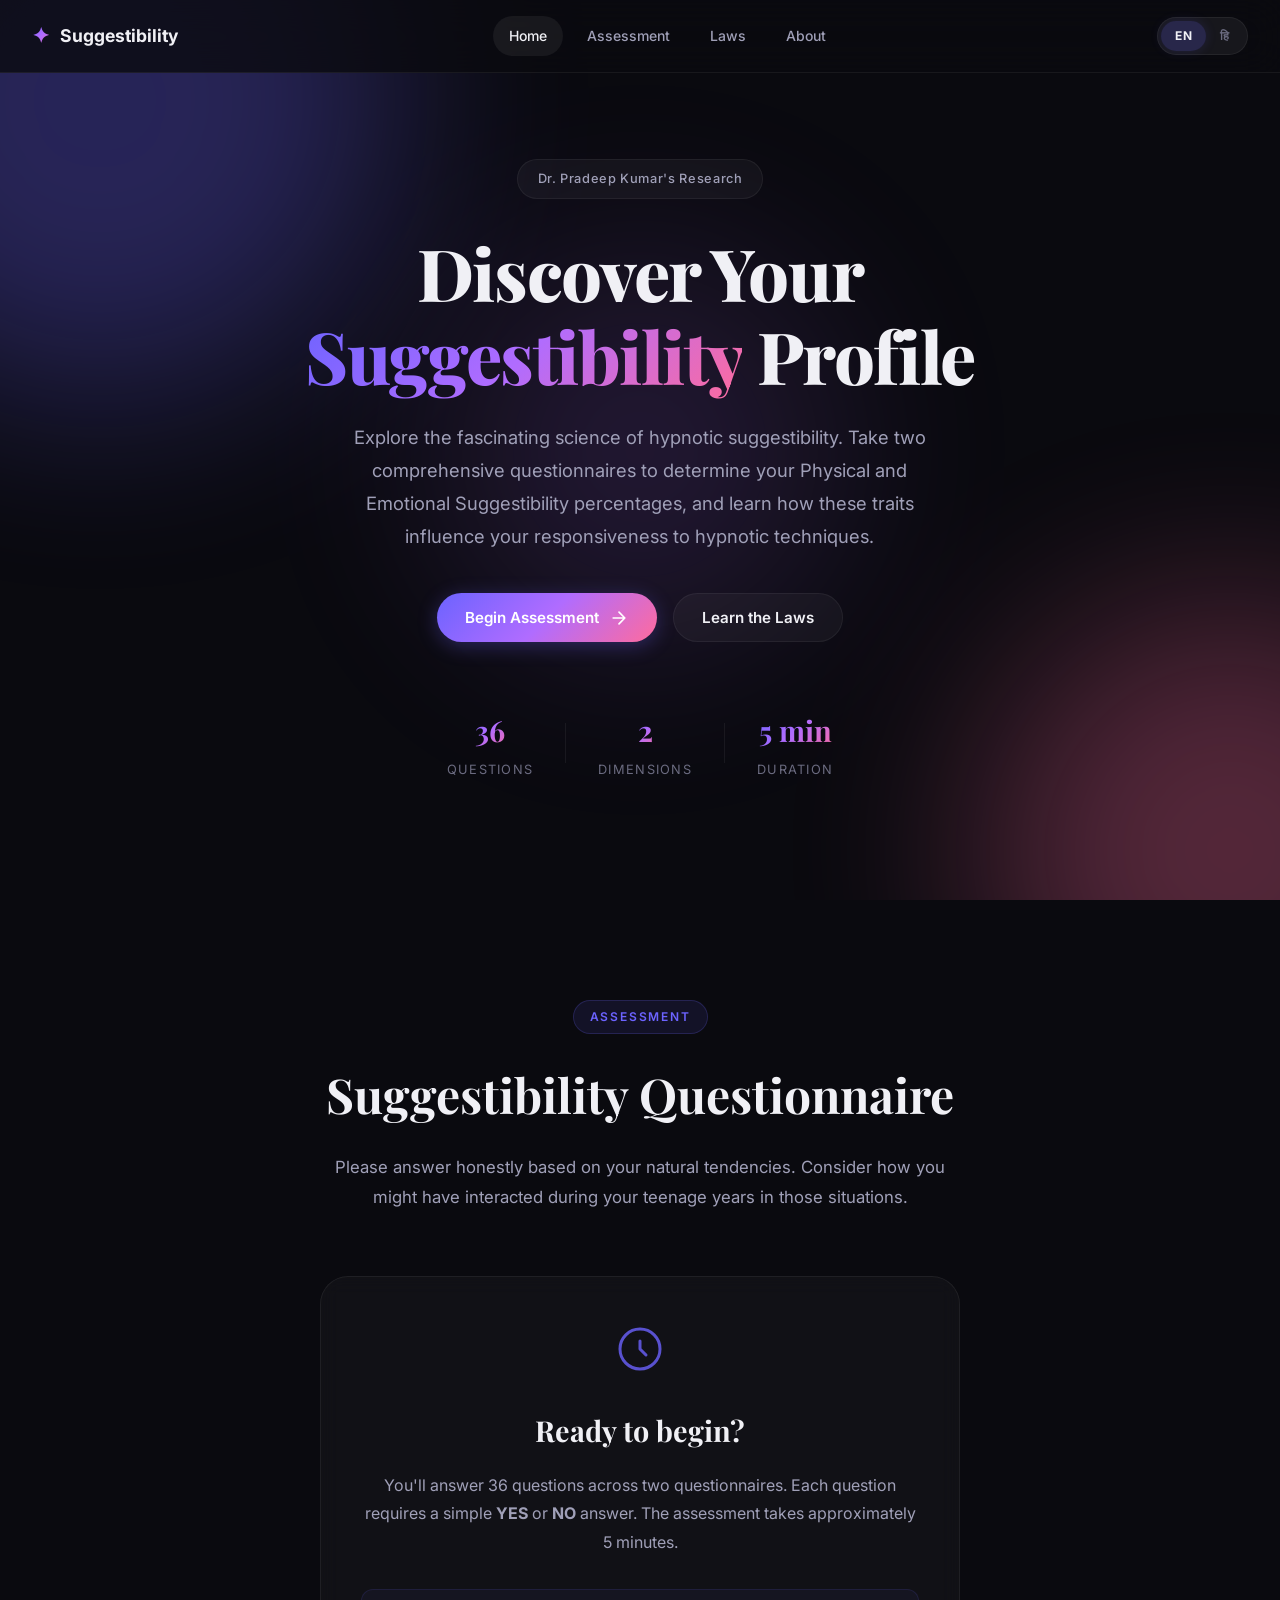
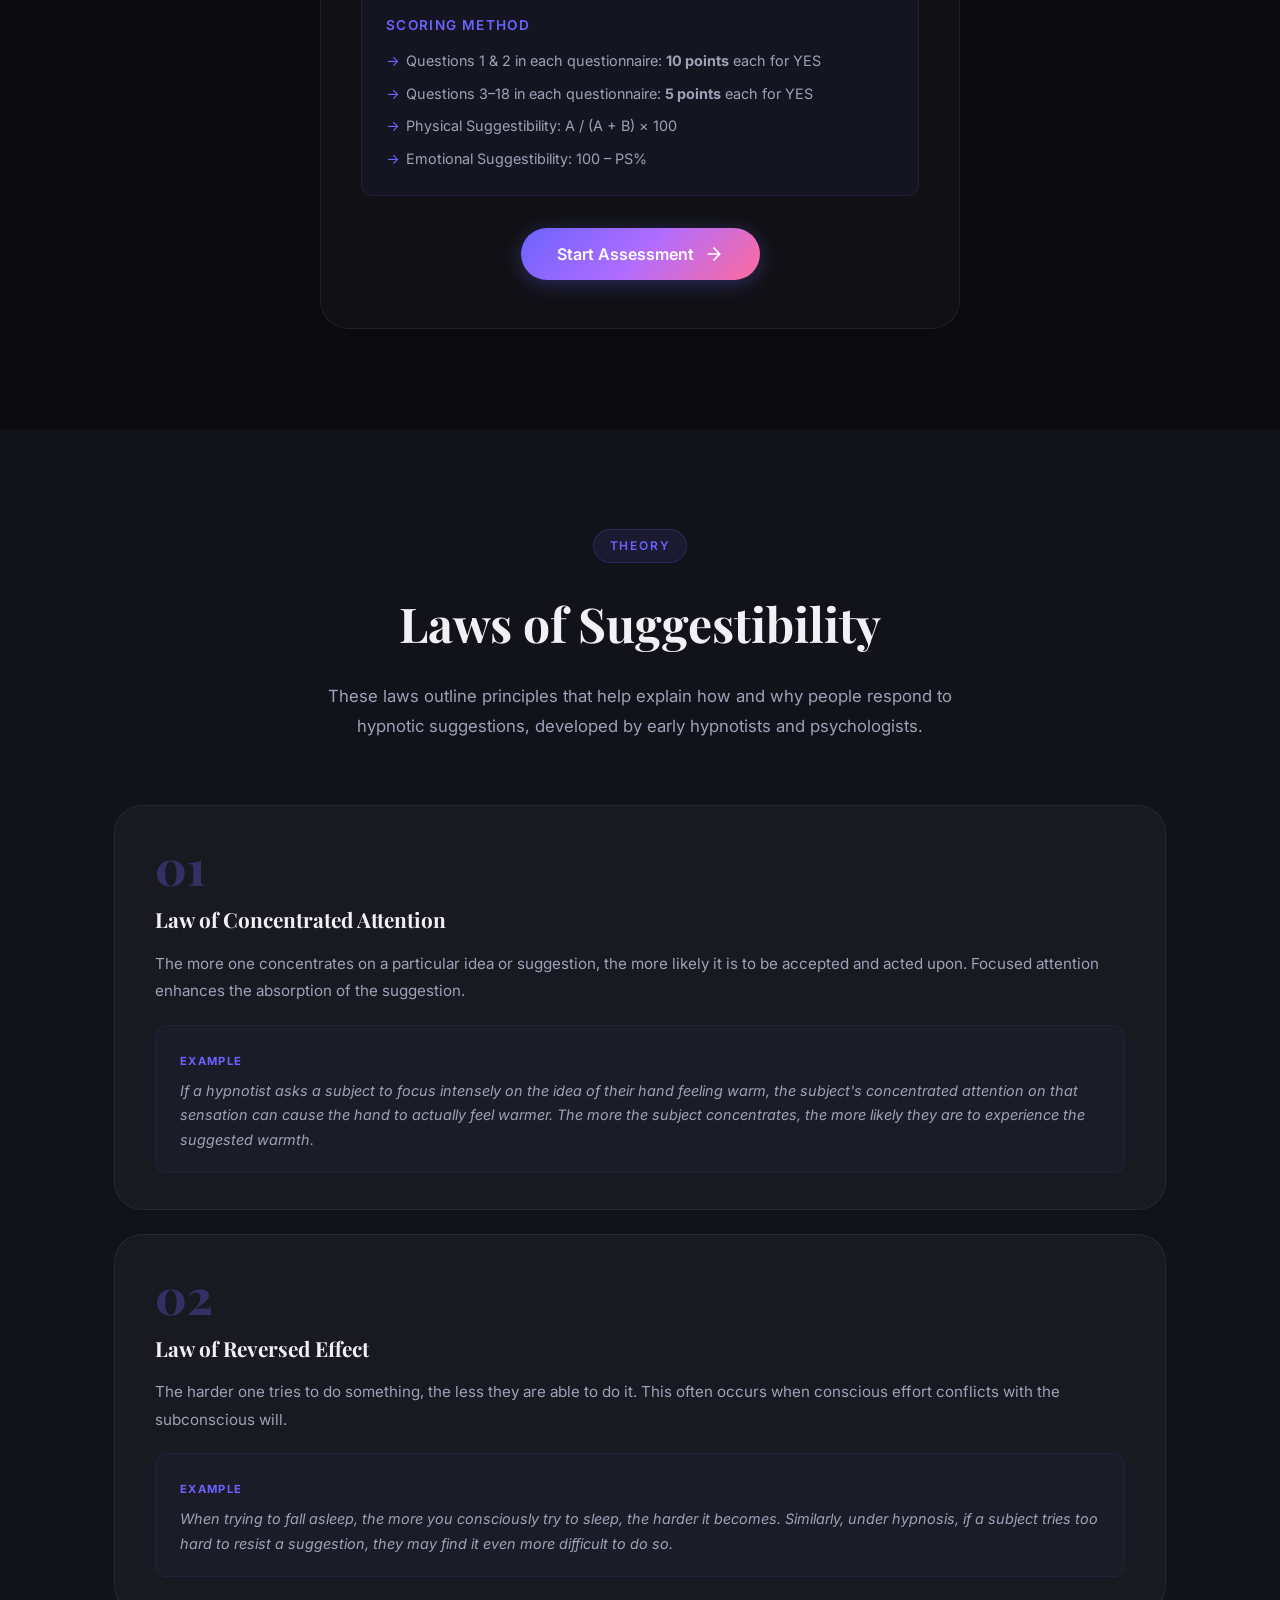
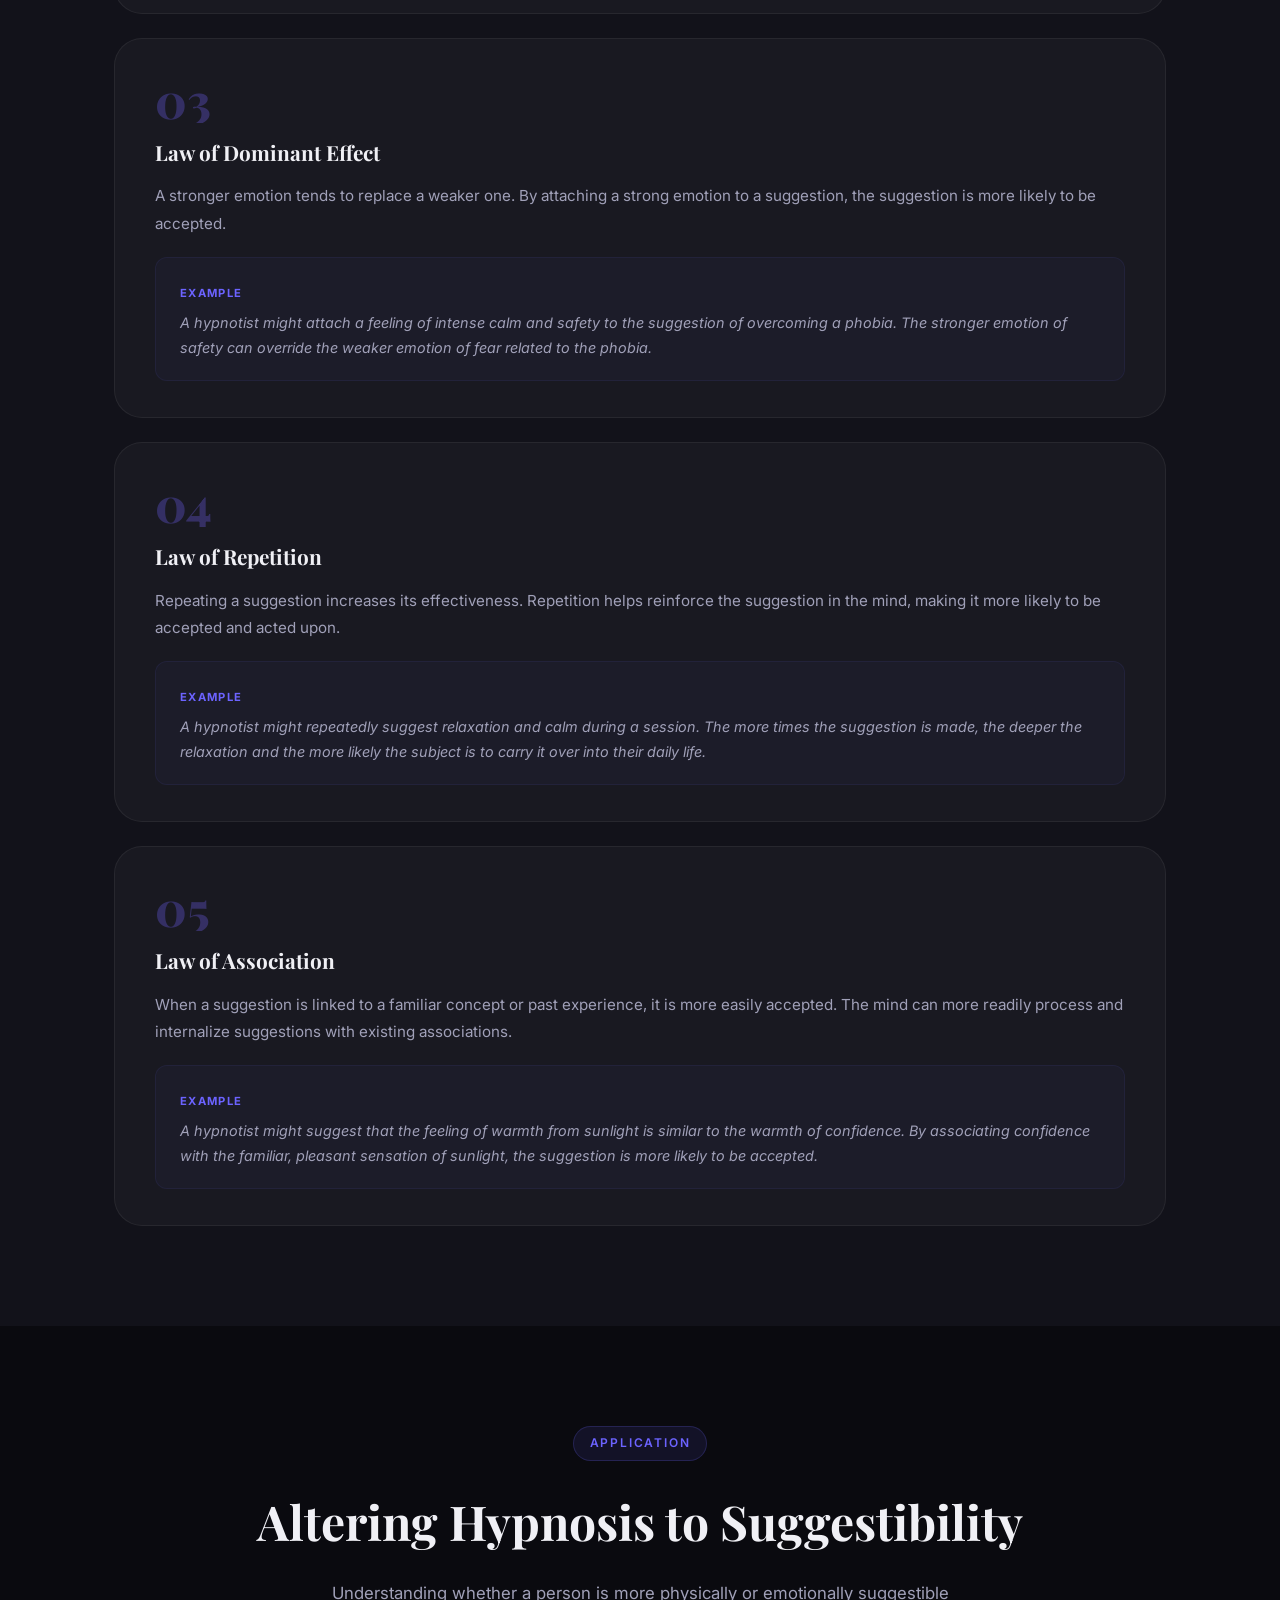
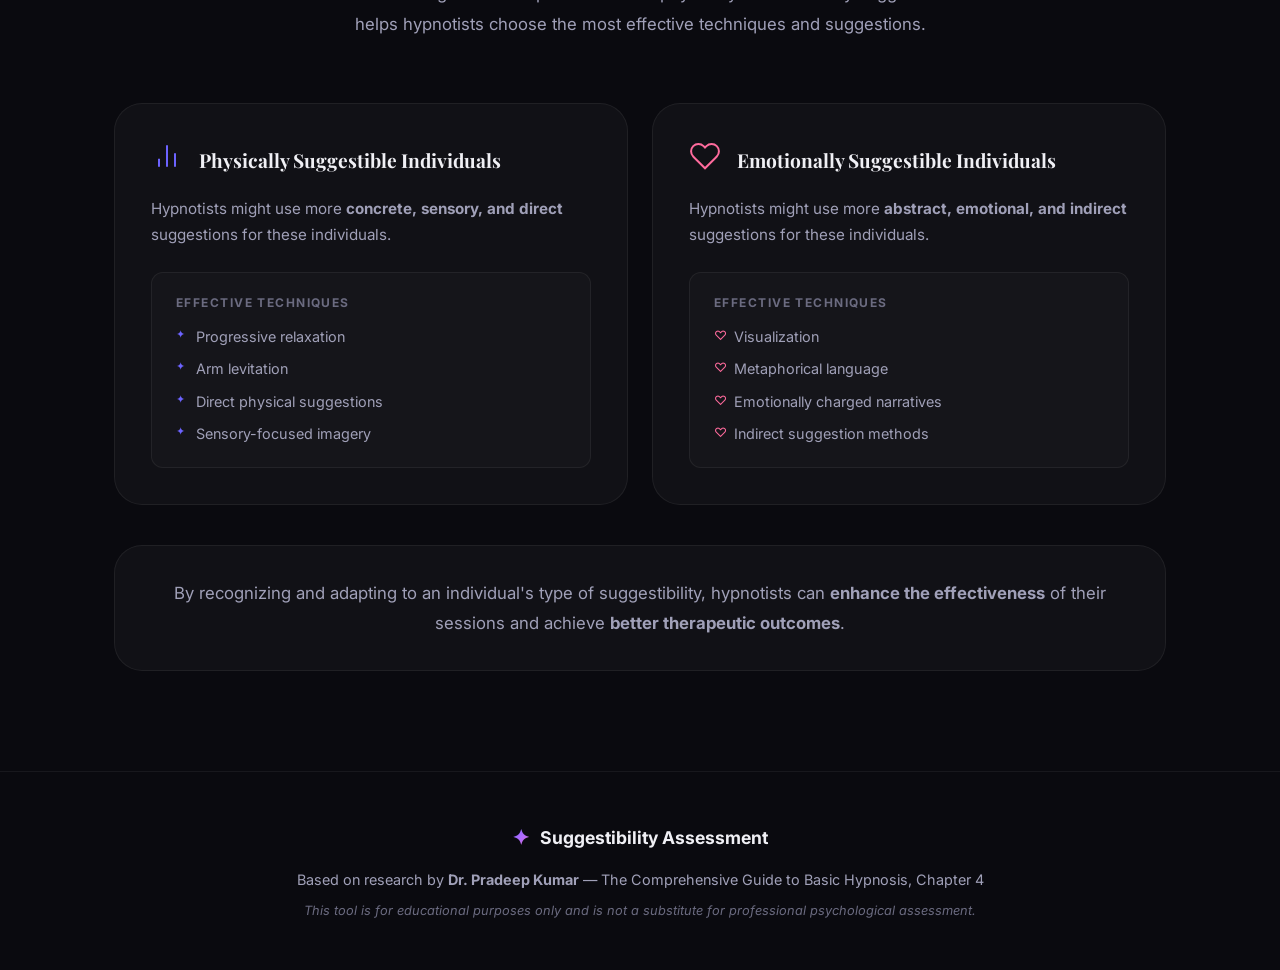
==== index.html @ f5c78e6f "feat: Suggestibility Questionnaire website with Hindi/English support - Two 18-question questionnair" ====
<!DOCTYPE html>
<html lang="en">

<head>
    <meta charset="UTF-8">
    <meta name="viewport" content="width=device-width, initial-scale=1.0">
    <title>Suggestibility Assessment | Dr. Pradeep Kumar</title>
    <meta name="description"
        content="Discover your suggestibility profile with this comprehensive Physical and Emotional Suggestibility Questionnaire based on Dr. Pradeep Kumar's research.">
    <link rel="preconnect" href="https://fonts.googleapis.com">
    <link rel="preconnect" href="https://fonts.gstatic.com" crossorigin>
    <link
        href="https://fonts.googleapis.com/css2?family=Inter:wght@300;400;500;600;700;800;900&family=Playfair+Display:wght@600;700;800&display=swap"
        rel="stylesheet">
    <link rel="stylesheet" href="style.css">
</head>

<body>
    <!-- Ambient Background -->
    <div class="ambient-bg">
        <div class="orb orb-1"></div>
        <div class="orb orb-2"></div>
        <div class="orb orb-3"></div>
    </div>

    <!-- Navigation -->
    <nav class="navbar">
        <div class="nav-brand">
            <span class="nav-icon">✦</span>
            <span class="nav-title">Suggestibility</span>
        </div>
        <div class="nav-links">
            <a href="#hero" class="nav-link active">Home</a>
            <a href="#questionnaire-section" class="nav-link">Assessment</a>
            <a href="#laws-section" class="nav-link">Laws</a>
            <a href="#about-section" class="nav-link">About</a>
        </div>
        <div class="lang-toggle" id="lang-toggle" onclick="toggleLanguage()">
            <span class="lang-option" id="lang-en" data-active="true">EN</span>
            <span class="lang-slider"></span>
            <span class="lang-option" id="lang-hi">हि</span>
        </div>
    </nav>

    <!-- Hero Section -->
    <section id="hero" class="hero">
        <div class="hero-content">
            <div class="hero-badge" data-en="Dr. Pradeep Kumar's Research" data-hi="डॉ. प्रदीप कुमार का शोध">Dr. Pradeep
                Kumar's Research</div>
            <h1 class="hero-title" data-en="Discover Your Suggestibility Profile"
                data-hi="अपनी सुझावग्राह्यता प्रोफ़ाइल जानें">
                Discover Your<br>
                <span class="gradient-text">Suggestibility</span> Profile
            </h1>
            <p class="hero-subtitle"
                data-en="Explore the fascinating science of hypnotic suggestibility. Take two comprehensive questionnaires to determine your Physical and Emotional Suggestibility percentages, and learn how these traits influence your responsiveness to hypnotic techniques."
                data-hi="सम्मोहन सुझावग्राह्यता के आकर्षक विज्ञान का अन्वेषण करें। अपने शारीरिक और भावनात्मक सुझावग्राह्यता प्रतिशत निर्धारित करने के लिए दो व्यापक प्रश्नावलियाँ भरें।">
                Explore the fascinating science of hypnotic suggestibility. Take two comprehensive questionnaires
                to determine your Physical and Emotional Suggestibility percentages, and learn how these traits
                influence your responsiveness to hypnotic techniques.
            </p>
            <div class="hero-actions">
                <button class="btn btn-primary" onclick="scrollToSection('questionnaire-section')">
                    <span data-en="Begin Assessment" data-hi="मूल्यांकन शुरू करें">Begin Assessment</span>
                    <svg width="20" height="20" viewBox="0 0 24 24" fill="none" stroke="currentColor" stroke-width="2"
                        stroke-linecap="round" stroke-linejoin="round">
                        <path d="M5 12h14M12 5l7 7-7 7" />
                    </svg>
                </button>
                <button class="btn btn-secondary" onclick="scrollToSection('laws-section')">
                    <span data-en="Learn the Laws" data-hi="नियम जानें">Learn the Laws</span>
                </button>
            </div>
            <div class="hero-stats">
                <div class="stat">
                    <span class="stat-value">36</span>
                    <span class="stat-label" data-en="Questions" data-hi="प्रश्न">Questions</span>
                </div>
                <div class="stat-divider"></div>
                <div class="stat">
                    <span class="stat-value">2</span>
                    <span class="stat-label" data-en="Dimensions" data-hi="आयाम">Dimensions</span>
                </div>
                <div class="stat-divider"></div>
                <div class="stat">
                    <span class="stat-value">5 min</span>
                    <span class="stat-label" data-en="Duration" data-hi="अवधि">Duration</span>
                </div>
            </div>
        </div>
    </section>

    <!-- Questionnaire Section -->
    <section id="questionnaire-section" class="section">
        <div class="container">
            <div class="section-header">
                <span class="section-tag" data-en="Assessment" data-hi="मूल्यांकन">Assessment</span>
                <h2 class="section-title" data-en="Suggestibility Questionnaire" data-hi="सुझावग्राह्यता प्रश्नावली">
                    Suggestibility Questionnaire</h2>
                <p class="section-subtitle"
                    data-en="Please answer honestly based on your natural tendencies. Consider how you might have interacted during your teenage years in those situations."
                    data-hi="कृपया अपनी स्वाभाविक प्रवृत्तियों के आधार पर ईमानदारी से उत्तर दें। सोचें कि आपने किशोरावस्था में उन परिस्थितियों में कैसे प्रतिक्रिया दी होगी।">
                    Please answer honestly based on your natural tendencies. Consider how you might have interacted
                    during your teenage years in those situations.
                </p>
            </div>

            <!-- Progress Bar -->
            <div class="progress-container" id="progress-container" style="display: none;">
                <div class="progress-info">
                    <span id="progress-label">Questionnaire 1 of 2</span>
                    <span id="progress-count">0 / 18</span>
                </div>
                <div class="progress-bar">
                    <div class="progress-fill" id="progress-fill"></div>
                </div>
            </div>

            <!-- Start Card -->
            <div class="start-card" id="start-card">
                <div class="start-card-inner">
                    <div class="start-icon">
                        <svg width="48" height="48" viewBox="0 0 24 24" fill="none" stroke="currentColor"
                            stroke-width="1.5" stroke-linecap="round" stroke-linejoin="round">
                            <circle cx="12" cy="12" r="10" />
                            <path d="M12 8v4l3 3" />
                        </svg>
                    </div>
                    <h3 data-en="Ready to begin?" data-hi="शुरू करने के लिए तैयार हैं?">Ready to begin?</h3>
                    <p>You'll answer 36 questions across two questionnaires. Each question requires a simple
                        <strong>YES</strong> or <strong>NO</strong> answer. The assessment takes approximately 5
                        minutes.
                    </p>
                    <div class="scoring-info">
                        <h4>Scoring Method</h4>
                        <ul>
                            <li>Questions 1 & 2 in each questionnaire: <strong>10 points</strong> each for YES</li>
                            <li>Questions 3–18 in each questionnaire: <strong>5 points</strong> each for YES</li>
                            <li>Physical Suggestibility: A / (A + B) × 100</li>
                            <li>Emotional Suggestibility: 100 – PS%</li>
                        </ul>
                    </div>
                    <button class="btn btn-primary btn-lg" onclick="startQuestionnaire()">
                        <span data-en="Start Assessment" data-hi="मूल्यांकन शुरू करें">Start Assessment</span>
                        <svg width="20" height="20" viewBox="0 0 24 24" fill="none" stroke="currentColor"
                            stroke-width="2" stroke-linecap="round" stroke-linejoin="round">
                            <path d="M5 12h14M12 5l7 7-7 7" />
                        </svg>
                    </button>
                </div>
            </div>

            <!-- Questionnaire 1 -->
            <div class="questionnaire" id="questionnaire-1" style="display: none;">
                <div class="questionnaire-header">
                    <div class="q-badge q-badge-physical" data-en="Physical Suggestibility"
                        data-hi="शारीरिक सुझावग्राह्यता">Physical Suggestibility</div>
                    <h3 class="q-title" data-en="Questionnaire 1" data-hi="प्रश्नावली 1">Questionnaire 1</h3>
                    <p class="q-desc">"YES" answers are indicative of <strong>Physical Suggestibility</strong> — they
                        reveal physical suggestible behaviour.</p>
                </div>
                <div class="questions-list" id="questions-1"></div>
                <div class="questionnaire-actions">
                    <button class="btn btn-primary btn-lg" id="next-btn-1" onclick="goToQuestionnaire2()" disabled>
                        <span data-en="Continue to Questionnaire 2" data-hi="प्रश्नावली 2 पर जाएँ">Continue to
                            Questionnaire 2</span>
                        <svg width="20" height="20" viewBox="0 0 24 24" fill="none" stroke="currentColor"
                            stroke-width="2" stroke-linecap="round" stroke-linejoin="round">
                            <path d="M5 12h14M12 5l7 7-7 7" />
                        </svg>
                    </button>
                </div>
            </div>

            <!-- Questionnaire 2 -->
            <div class="questionnaire" id="questionnaire-2" style="display: none;">
                <div class="questionnaire-header">
                    <div class="q-badge q-badge-emotional" data-en="Emotional Suggestibility"
                        data-hi="भावनात्मक सुझावग्राह्यता">Emotional Suggestibility</div>
                    <h3 class="q-title" data-en="Questionnaire 2" data-hi="प्रश्नावली 2">Questionnaire 2</h3>
                    <p class="q-desc">"YES" answers are indicative of <strong>Emotional Suggestibility</strong> — they
                        reveal emotional suggestible behaviour.</p>
                </div>
                <div class="questions-list" id="questions-2"></div>
                <div class="questionnaire-actions">
                    <button class="btn btn-outline" onclick="goBackToQuestionnaire1()">
                        <svg width="20" height="20" viewBox="0 0 24 24" fill="none" stroke="currentColor"
                            stroke-width="2" stroke-linecap="round" stroke-linejoin="round">
                            <path d="M19 12H5M12 19l-7-7 7-7" />
                        </svg>
                        <span data-en="Back to Q1" data-hi="Q1 पर वापस">Back to Q1</span>
                    </button>
                    <button class="btn btn-primary btn-lg" id="submit-btn" onclick="calculateResults()" disabled>
                        <span data-en="Calculate Results" data-hi="परिणाम गणना करें">Calculate Results</span>
                        <svg width="20" height="20" viewBox="0 0 24 24" fill="none" stroke="currentColor"
                            stroke-width="2" stroke-linecap="round" stroke-linejoin="round">
                            <polyline points="20 6 9 17 4 12" />
                        </svg>
                    </button>
                </div>
            </div>

            <!-- Results Section -->
            <div class="results-section" id="results-section" style="display: none;">
                <div class="results-header">
                    <h3 class="results-title">Your Suggestibility Profile</h3>
                    <p class="results-subtitle">Based on your responses to both questionnaires</p>
                </div>

                <div class="results-grid">
                    <!-- Gauge Card -->
                    <div class="result-card gauge-card">
                        <div class="gauge-container">
                            <canvas id="gauge-canvas" width="300" height="300"></canvas>
                            <div class="gauge-center">
                                <span class="gauge-value" id="gauge-ps-value">0%</span>
                                <span class="gauge-label">Physical</span>
                            </div>
                        </div>
                        <div class="gauge-legend">
                            <div class="legend-item">
                                <span class="legend-dot physical"></span>
                                <span>Physical: <strong id="ps-percent">0%</strong></span>
                            </div>
                            <div class="legend-item">
                                <span class="legend-dot emotional"></span>
                                <span>Emotional: <strong id="es-percent">0%</strong></span>
                            </div>
                        </div>
                    </div>

                    <!-- Scores Card -->
                    <div class="result-card scores-card">
                        <h4>Score Breakdown</h4>
                        <div class="score-row">
                            <span class="score-label">Questionnaire 1 (Physical)</span>
                            <span class="score-value" id="score-a">0</span>
                        </div>
                        <div class="score-bar-container">
                            <div class="score-bar score-bar-physical" id="score-bar-a"></div>
                        </div>
                        <div class="score-row">
                            <span class="score-label">Questionnaire 2 (Emotional)</span>
                            <span class="score-value" id="score-b">0</span>
                        </div>
                        <div class="score-bar-container">
                            <div class="score-bar score-bar-emotional" id="score-bar-b"></div>
                        </div>
                        <div class="score-divider"></div>
                        <div class="score-row total">
                            <span class="score-label">Combined Total</span>
                            <span class="score-value" id="score-combined">0</span>
                        </div>
                        <div class="formula-box">
                            <p>PS = A / (A + B) × 100 = <strong id="formula-result"></strong></p>
                            <p>ES = 100 – PS = <strong id="formula-result-es"></strong></p>
                        </div>
                    </div>

                    <!-- Interpretation Card -->
                    <div class="result-card interpretation-card" id="interpretation-card">
                        <!-- Filled dynamically -->
                    </div>
                </div>

                <div class="results-actions">
                    <button class="btn btn-outline" onclick="restartAssessment()">
                        <svg width="20" height="20" viewBox="0 0 24 24" fill="none" stroke="currentColor"
                            stroke-width="2" stroke-linecap="round" stroke-linejoin="round">
                            <polyline points="1 4 1 10 7 10" />
                            <path d="M3.51 15a9 9 0 1 0 2.13-9.36L1 10" />
                        </svg>
                        <span data-en="Retake Assessment" data-hi="पुनः मूल्यांकन करें">Retake Assessment</span>
                    </button>
                </div>
            </div>
        </div>
    </section>

    <!-- Laws of Suggestibility Section -->
    <section id="laws-section" class="section section-alt">
        <div class="container">
            <div class="section-header">
                <span class="section-tag">Theory</span>
                <h2 class="section-title">Laws of Suggestibility</h2>
                <p class="section-subtitle">
                    These laws outline principles that help explain how and why people respond to hypnotic suggestions,
                    developed by early hypnotists and psychologists.
                </p>
            </div>

            <div class="laws-grid">
                <div class="law-card" data-aos="fade-up">
                    <div class="law-number">01</div>
                    <h3 class="law-title">Law of Concentrated Attention</h3>
                    <p class="law-desc">The more one concentrates on a particular idea or suggestion, the more likely it
                        is to be accepted and acted upon. Focused attention enhances the absorption of the suggestion.
                    </p>
                    <div class="law-example">
                        <span class="example-tag">Example</span>
                        <p>If a hypnotist asks a subject to focus intensely on the idea of their hand feeling warm, the
                            subject's concentrated attention on that sensation can cause the hand to actually feel
                            warmer. The more the subject concentrates, the more likely they are to experience the
                            suggested warmth.</p>
                    </div>
                </div>

                <div class="law-card" data-aos="fade-up" data-aos-delay="100">
                    <div class="law-number">02</div>
                    <h3 class="law-title">Law of Reversed Effect</h3>
                    <p class="law-desc">The harder one tries to do something, the less they are able to do it. This
                        often occurs when conscious effort conflicts with the subconscious will.</p>
                    <div class="law-example">
                        <span class="example-tag">Example</span>
                        <p>When trying to fall asleep, the more you consciously try to sleep, the harder it becomes.
                            Similarly, under hypnosis, if a subject tries too hard to resist a suggestion, they may find
                            it even more difficult to do so.</p>
                    </div>
                </div>

                <div class="law-card" data-aos="fade-up" data-aos-delay="200">
                    <div class="law-number">03</div>
                    <h3 class="law-title">Law of Dominant Effect</h3>
                    <p class="law-desc">A stronger emotion tends to replace a weaker one. By attaching a strong emotion
                        to a suggestion, the suggestion is more likely to be accepted.</p>
                    <div class="law-example">
                        <span class="example-tag">Example</span>
                        <p>A hypnotist might attach a feeling of intense calm and safety to the suggestion of overcoming
                            a phobia. The stronger emotion of safety can override the weaker emotion of fear related to
                            the phobia.</p>
                    </div>
                </div>

                <div class="law-card" data-aos="fade-up" data-aos-delay="300">
                    <div class="law-number">04</div>
                    <h3 class="law-title">Law of Repetition</h3>
                    <p class="law-desc">Repeating a suggestion increases its effectiveness. Repetition helps reinforce
                        the suggestion in the mind, making it more likely to be accepted and acted upon.</p>
                    <div class="law-example">
                        <span class="example-tag">Example</span>
                        <p>A hypnotist might repeatedly suggest relaxation and calm during a session. The more times the
                            suggestion is made, the deeper the relaxation and the more likely the subject is to carry it
                            over into their daily life.</p>
                    </div>
                </div>

                <div class="law-card" data-aos="fade-up" data-aos-delay="400">
                    <div class="law-number">05</div>
                    <h3 class="law-title">Law of Association</h3>
                    <p class="law-desc">When a suggestion is linked to a familiar concept or past experience, it is more
                        easily accepted. The mind can more readily process and internalize suggestions with existing
                        associations.</p>
                    <div class="law-example">
                        <span class="example-tag">Example</span>
                        <p>A hypnotist might suggest that the feeling of warmth from sunlight is similar to the warmth
                            of confidence. By associating confidence with the familiar, pleasant sensation of sunlight,
                            the suggestion is more likely to be accepted.</p>
                    </div>
                </div>
            </div>
        </div>
    </section>

    <!-- About Section: Altering Hypnosis to Suggestibility -->
    <section id="about-section" class="section">
        <div class="container">
            <div class="section-header">
                <span class="section-tag">Application</span>
                <h2 class="section-title">Altering Hypnosis to Suggestibility</h2>
                <p class="section-subtitle">
                    Understanding whether a person is more physically or emotionally suggestible helps hypnotists choose
                    the most effective techniques and suggestions.
                </p>
            </div>

            <div class="about-grid">
                <div class="about-card physical-card">
                    <div class="about-card-header">
                        <div class="about-icon">
                            <svg width="32" height="32" viewBox="0 0 24 24" fill="none" stroke="currentColor"
                                stroke-width="1.5">
                                <path d="M18 20V10M12 20V4M6 20v-6" />
                            </svg>
                        </div>
                        <h3>Physically Suggestible Individuals</h3>
                    </div>
                    <p>Hypnotists might use more <strong>concrete, sensory, and direct</strong> suggestions for these
                        individuals.</p>
                    <div class="technique-list">
                        <h4>Effective Techniques</h4>
                        <ul>
                            <li>Progressive relaxation</li>
                            <li>Arm levitation</li>
                            <li>Direct physical suggestions</li>
                            <li>Sensory-focused imagery</li>
                        </ul>
                    </div>
                </div>

                <div class="about-card emotional-card">
                    <div class="about-card-header">
                        <div class="about-icon">
                            <svg width="32" height="32" viewBox="0 0 24 24" fill="none" stroke="currentColor"
                                stroke-width="1.5">
                                <path
                                    d="M20.84 4.61a5.5 5.5 0 0 0-7.78 0L12 5.67l-1.06-1.06a5.5 5.5 0 0 0-7.78 7.78l1.06 1.06L12 21.23l7.78-7.78 1.06-1.06a5.5 5.5 0 0 0 0-7.78z" />
                            </svg>
                        </div>
                        <h3>Emotionally Suggestible Individuals</h3>
                    </div>
                    <p>Hypnotists might use more <strong>abstract, emotional, and indirect</strong> suggestions for
                        these individuals.</p>
                    <div class="technique-list">
                        <h4>Effective Techniques</h4>
                        <ul>
                            <li>Visualization</li>
                            <li>Metaphorical language</li>
                            <li>Emotionally charged narratives</li>
                            <li>Indirect suggestion methods</li>
                        </ul>
                    </div>
                </div>
            </div>

            <div class="about-conclusion">
                <p>By recognizing and adapting to an individual's type of suggestibility, hypnotists can <strong>enhance
                        the effectiveness</strong> of their sessions and achieve <strong>better therapeutic
                        outcomes</strong>.</p>
            </div>
        </div>
    </section>

    <!-- Footer -->
    <footer class="footer">
        <div class="container">
            <div class="footer-content">
                <div class="footer-brand">
                    <span class="nav-icon">✦</span>
                    <span>Suggestibility Assessment</span>
                </div>
                <p class="footer-credit">Based on research by <strong>Dr. Pradeep Kumar</strong> — The Comprehensive
                    Guide to Basic Hypnosis, Chapter 4</p>
                <p class="footer-note">This tool is for educational purposes only and is not a substitute for
                    professional psychological assessment.</p>
            </div>
        </div>
    </footer>

    <script src="app.js"></script>
</body>

</html>
---- style.css ----
/* ===== CSS Variables & Design System ===== */
:root {
    --bg-primary: #0a0a0f;
    --bg-secondary: #12121a;
    --bg-card: rgba(255, 255, 255, 0.03);
    --bg-card-hover: rgba(255, 255, 255, 0.06);
    --bg-glass: rgba(255, 255, 255, 0.04);

    --text-primary: #f0f0f5;
    --text-secondary: #a0a0b8;
    --text-muted: #6b6b80;

    --accent-physical: #6c63ff;
    --accent-physical-glow: rgba(108, 99, 255, 0.3);
    --accent-emotional: #ff6b9d;
    --accent-emotional-glow: rgba(255, 107, 157, 0.3);

    --gradient-primary: linear-gradient(135deg, #6c63ff 0%, #b06cff 50%, #ff6b9d 100%);
    --gradient-physical: linear-gradient(135deg, #6c63ff 0%, #8b7cff 100%);
    --gradient-emotional: linear-gradient(135deg, #ff6b9d 0%, #ff9ebc 100%);

    --border-color: rgba(255, 255, 255, 0.06);
    --border-color-active: rgba(255, 255, 255, 0.15);

    --radius-sm: 8px;
    --radius-md: 12px;
    --radius-lg: 20px;
    --radius-xl: 28px;

    --shadow-sm: 0 2px 8px rgba(0, 0, 0, 0.2);
    --shadow-md: 0 8px 32px rgba(0, 0, 0, 0.3);
    --shadow-lg: 0 16px 64px rgba(0, 0, 0, 0.4);
    --shadow-glow-physical: 0 0 40px rgba(108, 99, 255, 0.15);
    --shadow-glow-emotional: 0 0 40px rgba(255, 107, 157, 0.15);

    --transition-fast: 0.2s cubic-bezier(0.4, 0, 0.2, 1);
    --transition-medium: 0.4s cubic-bezier(0.4, 0, 0.2, 1);
    --transition-slow: 0.6s cubic-bezier(0.4, 0, 0.2, 1);
}

/* ===== Reset & Base ===== */
*,
*::before,
*::after {
    margin: 0;
    padding: 0;
    box-sizing: border-box;
}

html {
    scroll-behavior: smooth;
    font-size: 16px;
}

body {
    font-family: 'Inter', -apple-system, BlinkMacSystemFont, sans-serif;
    background: var(--bg-primary);
    color: var(--text-primary);
    line-height: 1.7;
    overflow-x: hidden;
    -webkit-font-smoothing: antialiased;
}

/* ===== Ambient Background ===== */
.ambient-bg {
    position: fixed;
    inset: 0;
    pointer-events: none;
    z-index: 0;
    overflow: hidden;
}

.orb {
    position: absolute;
    border-radius: 50%;
    filter: blur(100px);
    opacity: 0.3;
    animation: float 20s ease-in-out infinite;
}

.orb-1 {
    width: 600px;
    height: 600px;
    background: var(--accent-physical);
    top: -200px;
    left: -200px;
    animation-delay: 0s;
}

.orb-2 {
    width: 500px;
    height: 500px;
    background: var(--accent-emotional);
    bottom: -200px;
    right: -200px;
    animation-delay: -7s;
}

.orb-3 {
    width: 400px;
    height: 400px;
    background: #b06cff;
    top: 50%;
    left: 50%;
    transform: translate(-50%, -50%);
    animation-delay: -14s;
    opacity: 0.15;
}

@keyframes float {

    0%,
    100% {
        transform: translate(0, 0) scale(1);
    }

    25% {
        transform: translate(40px, -30px) scale(1.05);
    }

    50% {
        transform: translate(-20px, 40px) scale(0.95);
    }

    75% {
        transform: translate(30px, 20px) scale(1.02);
    }
}

/* ===== Layout ===== */
.container {
    width: 100%;
    max-width: 1100px;
    margin: 0 auto;
    padding: 0 24px;
    position: relative;
    z-index: 1;
}

.section {
    padding: 100px 0;
    position: relative;
}

.section-alt {
    background: var(--bg-secondary);
}

.section-header {
    text-align: center;
    margin-bottom: 64px;
}

.section-tag {
    display: inline-block;
    font-size: 0.75rem;
    font-weight: 600;
    text-transform: uppercase;
    letter-spacing: 0.15em;
    color: var(--accent-physical);
    background: rgba(108, 99, 255, 0.1);
    padding: 6px 16px;
    border-radius: 100px;
    margin-bottom: 20px;
    border: 1px solid rgba(108, 99, 255, 0.2);
}

.section-title {
    font-family: 'Playfair Display', serif;
    font-size: clamp(2rem, 4vw, 3rem);
    font-weight: 700;
    margin-bottom: 16px;
    color: var(--text-primary);
}

.section-subtitle {
    font-size: 1.05rem;
    color: var(--text-secondary);
    max-width: 640px;
    margin: 0 auto;
    line-height: 1.8;
}

/* ===== Navbar ===== */
.navbar {
    position: fixed;
    top: 0;
    left: 0;
    right: 0;
    z-index: 100;
    padding: 16px 32px;
    display: flex;
    justify-content: space-between;
    align-items: center;
    background: rgba(10, 10, 15, 0.8);
    backdrop-filter: blur(20px);
    -webkit-backdrop-filter: blur(20px);
    border-bottom: 1px solid var(--border-color);
    transition: var(--transition-fast);
}

.nav-brand {
    display: flex;
    align-items: center;
    gap: 10px;
    font-weight: 700;
    font-size: 1.1rem;
}

.nav-icon {
    font-size: 1.3rem;
    background: var(--gradient-primary);
    -webkit-background-clip: text;
    -webkit-text-fill-color: transparent;
    background-clip: text;
}

.nav-links {
    display: flex;
    gap: 8px;
}

.nav-link {
    text-decoration: none;
    color: var(--text-secondary);
    font-size: 0.875rem;
    font-weight: 500;
    padding: 8px 16px;
    border-radius: 100px;
    transition: var(--transition-fast);
}

.nav-link:hover,
.nav-link.active {
    color: var(--text-primary);
    background: rgba(255, 255, 255, 0.06);
}

/* ===== Language Toggle ===== */
.lang-toggle {
    display: flex;
    align-items: center;
    gap: 0;
    background: rgba(255, 255, 255, 0.06);
    border: 1px solid var(--border-color);
    border-radius: 100px;
    padding: 3px;
    cursor: pointer;
    position: relative;
    user-select: none;
    transition: var(--transition-fast);
}

.lang-toggle:hover {
    border-color: var(--border-color-active);
    background: rgba(255, 255, 255, 0.08);
}

.lang-option {
    font-size: 0.75rem;
    font-weight: 700;
    padding: 5px 14px;
    border-radius: 100px;
    color: var(--text-muted);
    transition: var(--transition-fast);
    position: relative;
    z-index: 1;
    letter-spacing: 0.05em;
}

.lang-option[data-active="true"] {
    color: var(--text-primary);
    background: rgba(108, 99, 255, 0.2);
    box-shadow: 0 0 12px rgba(108, 99, 255, 0.15);
}

/* ===== Hero ===== */
.hero {
    min-height: 100vh;
    display: flex;
    align-items: center;
    justify-content: center;
    padding: 120px 24px 80px;
    position: relative;
    z-index: 1;
}

.hero-content {
    text-align: center;
    max-width: 800px;
}

.hero-badge {
    display: inline-block;
    font-size: 0.8rem;
    font-weight: 500;
    color: var(--text-secondary);
    background: var(--bg-glass);
    border: 1px solid var(--border-color);
    padding: 8px 20px;
    border-radius: 100px;
    margin-bottom: 32px;
    letter-spacing: 0.05em;
}

.hero-title {
    font-family: 'Playfair Display', serif;
    font-size: clamp(2.5rem, 6vw, 4.5rem);
    font-weight: 800;
    line-height: 1.15;
    margin-bottom: 24px;
    letter-spacing: -0.02em;
}

.gradient-text {
    background: var(--gradient-primary);
    -webkit-background-clip: text;
    -webkit-text-fill-color: transparent;
    background-clip: text;
}

.hero-subtitle {
    font-size: 1.15rem;
    color: var(--text-secondary);
    line-height: 1.8;
    max-width: 600px;
    margin: 0 auto 40px;
}

.hero-actions {
    display: flex;
    gap: 16px;
    justify-content: center;
    margin-bottom: 64px;
    flex-wrap: wrap;
}

.hero-stats {
    display: flex;
    align-items: center;
    justify-content: center;
    gap: 32px;
}

.stat {
    display: flex;
    flex-direction: column;
    align-items: center;
    gap: 4px;
}

.stat-value {
    font-family: 'Playfair Display', serif;
    font-size: 1.8rem;
    font-weight: 700;
    background: var(--gradient-primary);
    -webkit-background-clip: text;
    -webkit-text-fill-color: transparent;
    background-clip: text;
}

.stat-label {
    font-size: 0.8rem;
    color: var(--text-muted);
    text-transform: uppercase;
    letter-spacing: 0.1em;
}

.stat-divider {
    width: 1px;
    height: 40px;
    background: var(--border-color);
}

/* ===== Buttons ===== */
.btn {
    display: inline-flex;
    align-items: center;
    gap: 10px;
    padding: 14px 28px;
    border: none;
    border-radius: 100px;
    font-family: 'Inter', sans-serif;
    font-size: 0.95rem;
    font-weight: 600;
    cursor: pointer;
    transition: var(--transition-fast);
    text-decoration: none;
    white-space: nowrap;
}

.btn-primary {
    background: var(--gradient-primary);
    color: white;
    box-shadow: 0 4px 20px rgba(108, 99, 255, 0.3);
}

.btn-primary:hover {
    transform: translateY(-2px);
    box-shadow: 0 8px 32px rgba(108, 99, 255, 0.4);
}

.btn-primary:disabled {
    opacity: 0.4;
    cursor: not-allowed;
    transform: none;
    box-shadow: none;
}

.btn-secondary {
    background: var(--bg-glass);
    color: var(--text-primary);
    border: 1px solid var(--border-color);
}

.btn-secondary:hover {
    background: rgba(255, 255, 255, 0.08);
    border-color: var(--border-color-active);
}

.btn-outline {
    background: transparent;
    color: var(--text-secondary);
    border: 1px solid var(--border-color);
}

.btn-outline:hover {
    color: var(--text-primary);
    border-color: var(--border-color-active);
    background: rgba(255, 255, 255, 0.03);
}

.btn-lg {
    padding: 16px 36px;
    font-size: 1rem;
}

/* ===== Start Card ===== */
.start-card {
    max-width: 640px;
    margin: 0 auto;
}

.start-card-inner {
    background: var(--bg-card);
    border: 1px solid var(--border-color);
    border-radius: var(--radius-xl);
    padding: 48px 40px;
    text-align: center;
    backdrop-filter: blur(10px);
}

.start-icon {
    color: var(--accent-physical);
    margin-bottom: 24px;
    opacity: 0.8;
}

.start-card h3 {
    font-family: 'Playfair Display', serif;
    font-size: 1.8rem;
    margin-bottom: 16px;
}

.start-card p {
    color: var(--text-secondary);
    margin-bottom: 32px;
    line-height: 1.8;
}

.scoring-info {
    background: rgba(108, 99, 255, 0.05);
    border: 1px solid rgba(108, 99, 255, 0.12);
    border-radius: var(--radius-md);
    padding: 24px;
    text-align: left;
    margin-bottom: 32px;
}

.scoring-info h4 {
    font-size: 0.85rem;
    font-weight: 600;
    text-transform: uppercase;
    letter-spacing: 0.1em;
    color: var(--accent-physical);
    margin-bottom: 12px;
}

.scoring-info ul {
    list-style: none;
    display: flex;
    flex-direction: column;
    gap: 8px;
}

.scoring-info li {
    font-size: 0.9rem;
    color: var(--text-secondary);
    padding-left: 20px;
    position: relative;
}

.scoring-info li::before {
    content: '→';
    position: absolute;
    left: 0;
    color: var(--accent-physical);
}

/* ===== Progress ===== */
.progress-container {
    max-width: 640px;
    margin: 0 auto 32px;
    padding: 16px 24px;
    background: var(--bg-card);
    border: 1px solid var(--border-color);
    border-radius: var(--radius-md);
}

.progress-info {
    display: flex;
    justify-content: space-between;
    align-items: center;
    margin-bottom: 10px;
    font-size: 0.85rem;
    color: var(--text-secondary);
}

.progress-bar {
    height: 4px;
    background: rgba(255, 255, 255, 0.06);
    border-radius: 100px;
    overflow: hidden;
}

.progress-fill {
    height: 100%;
    background: var(--gradient-primary);
    border-radius: 100px;
    width: 0%;
    transition: width 0.5s cubic-bezier(0.4, 0, 0.2, 1);
}

/* ===== Questionnaire ===== */
.questionnaire {
    max-width: 800px;
    margin: 0 auto;
    animation: fadeInUp 0.5s ease;
}

.questionnaire-header {
    text-align: center;
    margin-bottom: 40px;
}

.q-badge {
    display: inline-block;
    font-size: 0.75rem;
    font-weight: 600;
    text-transform: uppercase;
    letter-spacing: 0.12em;
    padding: 6px 16px;
    border-radius: 100px;
    margin-bottom: 16px;
}

.q-badge-physical {
    color: var(--accent-physical);
    background: rgba(108, 99, 255, 0.1);
    border: 1px solid rgba(108, 99, 255, 0.2);
}

.q-badge-emotional {
    color: var(--accent-emotional);
    background: rgba(255, 107, 157, 0.1);
    border: 1px solid rgba(255, 107, 157, 0.2);
}

.q-title {
    font-family: 'Playfair Display', serif;
    font-size: 1.6rem;
    margin-bottom: 10px;
}

.q-desc {
    color: var(--text-secondary);
    font-size: 0.95rem;
}

.questions-list {
    display: flex;
    flex-direction: column;
    gap: 12px;
}

/* ===== Question Card ===== */
.question-card {
    background: var(--bg-card);
    border: 1px solid var(--border-color);
    border-radius: var(--radius-lg);
    padding: 24px 28px;
    display: flex;
    align-items: flex-start;
    gap: 20px;
    transition: var(--transition-fast);
    animation: fadeInUp 0.3s ease both;
}

.question-card:hover {
    background: var(--bg-card-hover);
    border-color: var(--border-color-active);
}

.question-card.answered-yes {
    border-color: rgba(108, 99, 255, 0.25);
    background: rgba(108, 99, 255, 0.04);
}

.question-card.answered-no {
    border-color: var(--border-color-active);
    background: rgba(255, 255, 255, 0.02);
}

.q-number {
    flex-shrink: 0;
    width: 36px;
    height: 36px;
    display: flex;
    align-items: center;
    justify-content: center;
    border-radius: 50%;
    background: rgba(255, 255, 255, 0.05);
    font-size: 0.85rem;
    font-weight: 600;
    color: var(--text-muted);
    margin-top: 2px;
}

.question-card.answered-yes .q-number {
    background: rgba(108, 99, 255, 0.15);
    color: var(--accent-physical);
}

.q-content {
    flex: 1;
}

.q-text {
    font-size: 0.95rem;
    color: var(--text-primary);
    margin-bottom: 16px;
    line-height: 1.7;
}

.q-options {
    display: flex;
    gap: 10px;
}

.q-option {
    padding: 8px 24px;
    border-radius: 100px;
    border: 1px solid var(--border-color);
    background: transparent;
    color: var(--text-secondary);
    font-family: 'Inter', sans-serif;
    font-size: 0.85rem;
    font-weight: 600;
    cursor: pointer;
    transition: var(--transition-fast);
    letter-spacing: 0.05em;
}

.q-option:hover {
    border-color: var(--border-color-active);
    color: var(--text-primary);
    background: rgba(255, 255, 255, 0.04);
}

.q-option.selected-yes {
    background: rgba(108, 99, 255, 0.15);
    border-color: var(--accent-physical);
    color: var(--accent-physical);
    box-shadow: 0 0 16px rgba(108, 99, 255, 0.15);
}

.q-option.selected-no {
    background: rgba(255, 255, 255, 0.06);
    border-color: var(--text-muted);
    color: var(--text-primary);
}

/* ===== Questionnaire Actions ===== */
.questionnaire-actions {
    display: flex;
    justify-content: center;
    gap: 16px;
    margin-top: 40px;
    flex-wrap: wrap;
}

/* ===== Results ===== */
.results-section {
    max-width: 1000px;
    margin: 0 auto;
    animation: fadeInUp 0.6s ease;
}

.results-header {
    text-align: center;
    margin-bottom: 48px;
}

.results-title {
    font-family: 'Playfair Display', serif;
    font-size: 2rem;
    margin-bottom: 8px;
}

.results-subtitle {
    color: var(--text-secondary);
}

.results-grid {
    display: grid;
    grid-template-columns: 1fr 1fr;
    gap: 24px;
    margin-bottom: 40px;
}

.result-card {
    background: var(--bg-card);
    border: 1px solid var(--border-color);
    border-radius: var(--radius-xl);
    padding: 32px;
    backdrop-filter: blur(10px);
}

.gauge-card {
    display: flex;
    flex-direction: column;
    align-items: center;
    justify-content: center;
}

.gauge-container {
    position: relative;
    width: 250px;
    height: 250px;
    margin-bottom: 24px;
}

#gauge-canvas {
    width: 250px;
    height: 250px;
}

.gauge-center {
    position: absolute;
    top: 50%;
    left: 50%;
    transform: translate(-50%, -50%);
    text-align: center;
}

.gauge-value {
    display: block;
    font-family: 'Playfair Display', serif;
    font-size: 2.5rem;
    font-weight: 700;
    background: var(--gradient-primary);
    -webkit-background-clip: text;
    -webkit-text-fill-color: transparent;
    background-clip: text;
}

.gauge-label {
    font-size: 0.8rem;
    color: var(--text-muted);
    text-transform: uppercase;
    letter-spacing: 0.1em;
}

.gauge-legend {
    display: flex;
    gap: 24px;
}

.legend-item {
    display: flex;
    align-items: center;
    gap: 8px;
    font-size: 0.9rem;
    color: var(--text-secondary);
}

.legend-dot {
    width: 10px;
    height: 10px;
    border-radius: 50%;
}

.legend-dot.physical {
    background: var(--accent-physical);
}

.legend-dot.emotional {
    background: var(--accent-emotional);
}

/* Scores Card */
.scores-card h4 {
    font-size: 0.85rem;
    text-transform: uppercase;
    letter-spacing: 0.1em;
    color: var(--text-muted);
    margin-bottom: 20px;
}

.score-row {
    display: flex;
    justify-content: space-between;
    align-items: center;
    margin-bottom: 8px;
}

.score-row.total {
    margin-top: 8px;
}

.score-label {
    font-size: 0.9rem;
    color: var(--text-secondary);
}

.score-row.total .score-label {
    color: var(--text-primary);
    font-weight: 600;
}

.score-value {
    font-weight: 700;
    font-size: 1.1rem;
}

.score-row.total .score-value {
    font-size: 1.3rem;
    background: var(--gradient-primary);
    -webkit-background-clip: text;
    -webkit-text-fill-color: transparent;
    background-clip: text;
}

.score-bar-container {
    height: 6px;
    background: rgba(255, 255, 255, 0.05);
    border-radius: 100px;
    margin-bottom: 20px;
    overflow: hidden;
}

.score-bar {
    height: 100%;
    border-radius: 100px;
    width: 0%;
    transition: width 1s cubic-bezier(0.4, 0, 0.2, 1);
}

.score-bar-physical {
    background: var(--gradient-physical);
}

.score-bar-emotional {
    background: var(--gradient-emotional);
}

.score-divider {
    height: 1px;
    background: var(--border-color);
    margin: 16px 0;
}

.formula-box {
    background: rgba(108, 99, 255, 0.05);
    border: 1px solid rgba(108, 99, 255, 0.1);
    border-radius: var(--radius-sm);
    padding: 16px;
    margin-top: 16px;
}

.formula-box p {
    font-size: 0.85rem;
    color: var(--text-secondary);
    margin-bottom: 4px;
    font-family: 'Inter', monospace;
}

.formula-box p:last-child {
    margin-bottom: 0;
}

/* Interpretation Card */
.interpretation-card {
    grid-column: 1 / -1;
}

.interp-header {
    display: flex;
    align-items: center;
    gap: 16px;
    margin-bottom: 24px;
}

.interp-icon {
    width: 48px;
    height: 48px;
    border-radius: 50%;
    display: flex;
    align-items: center;
    justify-content: center;
    font-size: 1.5rem;
}

.interp-icon.physical-dominant {
    background: rgba(108, 99, 255, 0.15);
}

.interp-icon.emotional-dominant {
    background: rgba(255, 107, 157, 0.15);
}

.interp-icon.balanced {
    background: rgba(176, 108, 255, 0.15);
}

.interp-title {
    font-family: 'Playfair Display', serif;
    font-size: 1.4rem;
}

.interp-subtitle {
    font-size: 0.85rem;
    color: var(--text-muted);
}

.interp-body {
    display: grid;
    grid-template-columns: 1fr 1fr;
    gap: 24px;
}

.interp-section h4 {
    font-size: 0.85rem;
    text-transform: uppercase;
    letter-spacing: 0.1em;
    color: var(--accent-physical);
    margin-bottom: 12px;
}

.interp-section.emotional h4 {
    color: var(--accent-emotional);
}

.interp-section p {
    font-size: 0.9rem;
    color: var(--text-secondary);
    line-height: 1.8;
}

.interp-section ul {
    list-style: none;
    display: flex;
    flex-direction: column;
    gap: 8px;
}

.interp-section li {
    font-size: 0.9rem;
    color: var(--text-secondary);
    padding-left: 20px;
    position: relative;
}

.interp-section li::before {
    content: '•';
    position: absolute;
    left: 4px;
    color: var(--accent-physical);
}

.interp-section.emotional li::before {
    color: var(--accent-emotional);
}

.results-actions {
    display: flex;
    justify-content: center;
}

/* ===== Laws Section ===== */
.laws-grid {
    display: flex;
    flex-direction: column;
    gap: 24px;
}

.law-card {
    background: var(--bg-card);
    border: 1px solid var(--border-color);
    border-radius: var(--radius-xl);
    padding: 36px 40px;
    transition: var(--transition-medium);
    position: relative;
    overflow: hidden;
}

.law-card::before {
    content: '';
    position: absolute;
    inset: 0;
    opacity: 0;
    background: linear-gradient(135deg, rgba(108, 99, 255, 0.03), rgba(255, 107, 157, 0.03));
    transition: var(--transition-medium);
}

.law-card:hover::before {
    opacity: 1;
}

.law-card:hover {
    border-color: var(--border-color-active);
    transform: translateY(-2px);
    box-shadow: var(--shadow-md);
}

.law-number {
    font-family: 'Playfair Display', serif;
    font-size: 3rem;
    font-weight: 800;
    background: var(--gradient-primary);
    -webkit-background-clip: text;
    -webkit-text-fill-color: transparent;
    background-clip: text;
    opacity: 0.3;
    line-height: 1;
    margin-bottom: 12px;
    position: relative;
}

.law-title {
    font-family: 'Playfair Display', serif;
    font-size: 1.3rem;
    font-weight: 700;
    margin-bottom: 12px;
    position: relative;
}

.law-desc {
    color: var(--text-secondary);
    font-size: 0.95rem;
    line-height: 1.8;
    margin-bottom: 20px;
    position: relative;
}

.law-example {
    background: rgba(108, 99, 255, 0.04);
    border: 1px solid rgba(108, 99, 255, 0.08);
    border-radius: var(--radius-md);
    padding: 20px 24px;
    position: relative;
}

.example-tag {
    display: inline-block;
    font-size: 0.7rem;
    font-weight: 700;
    text-transform: uppercase;
    letter-spacing: 0.12em;
    color: var(--accent-physical);
    margin-bottom: 8px;
}

.law-example p {
    color: var(--text-secondary);
    font-size: 0.9rem;
    line-height: 1.7;
    font-style: italic;
}

/* ===== About Section ===== */
.about-grid {
    display: grid;
    grid-template-columns: 1fr 1fr;
    gap: 24px;
    margin-bottom: 40px;
}

.about-card {
    background: var(--bg-card);
    border: 1px solid var(--border-color);
    border-radius: var(--radius-xl);
    padding: 36px;
    transition: var(--transition-medium);
}

.about-card:hover {
    transform: translateY(-3px);
    box-shadow: var(--shadow-md);
}

.physical-card:hover {
    border-color: rgba(108, 99, 255, 0.3);
    box-shadow: var(--shadow-glow-physical);
}

.emotional-card:hover {
    border-color: rgba(255, 107, 157, 0.3);
    box-shadow: var(--shadow-glow-emotional);
}

.about-card-header {
    display: flex;
    align-items: center;
    gap: 16px;
    margin-bottom: 16px;
}

.about-icon {
    flex-shrink: 0;
}

.physical-card .about-icon {
    color: var(--accent-physical);
}

.emotional-card .about-icon {
    color: var(--accent-emotional);
}

.about-card-header h3 {
    font-family: 'Playfair Display', serif;
    font-size: 1.2rem;
}

.about-card>p {
    color: var(--text-secondary);
    font-size: 0.95rem;
    line-height: 1.7;
    margin-bottom: 24px;
}

.technique-list {
    background: rgba(255, 255, 255, 0.02);
    border: 1px solid var(--border-color);
    border-radius: var(--radius-md);
    padding: 20px 24px;
}

.technique-list h4 {
    font-size: 0.75rem;
    text-transform: uppercase;
    letter-spacing: 0.12em;
    color: var(--text-muted);
    margin-bottom: 12px;
}

.technique-list ul {
    list-style: none;
    display: flex;
    flex-direction: column;
    gap: 8px;
}

.technique-list li {
    font-size: 0.9rem;
    color: var(--text-secondary);
    padding-left: 20px;
    position: relative;
}

.physical-card .technique-list li::before {
    content: '✦';
    position: absolute;
    left: 0;
    font-size: 0.7rem;
    color: var(--accent-physical);
}

.emotional-card .technique-list li::before {
    content: '♡';
    position: absolute;
    left: 0;
    font-size: 0.8rem;
    color: var(--accent-emotional);
}

.about-conclusion {
    text-align: center;
    background: var(--bg-card);
    border: 1px solid var(--border-color);
    border-radius: var(--radius-xl);
    padding: 32px 40px;
}

.about-conclusion p {
    font-size: 1.05rem;
    color: var(--text-secondary);
    line-height: 1.8;
}

/* ===== Footer ===== */
.footer {
    padding: 48px 0;
    border-top: 1px solid var(--border-color);
    position: relative;
    z-index: 1;
}

.footer-content {
    text-align: center;
}

.footer-brand {
    display: inline-flex;
    align-items: center;
    gap: 10px;
    font-weight: 700;
    font-size: 1.1rem;
    margin-bottom: 12px;
}

.footer-credit {
    color: var(--text-secondary);
    font-size: 0.9rem;
    margin-bottom: 8px;
}

.footer-note {
    color: var(--text-muted);
    font-size: 0.8rem;
    font-style: italic;
}

/* ===== Animations ===== */
@keyframes fadeInUp {
    from {
        opacity: 0;
        transform: translateY(20px);
    }

    to {
        opacity: 1;
        transform: translateY(0);
    }
}

@keyframes countUp {
    from {
        opacity: 0;
    }

    to {
        opacity: 1;
    }
}

/* ===== Responsive ===== */
@media (max-width: 768px) {
    .navbar {
        padding: 12px 20px;
    }

    .nav-links {
        display: none;
    }

    .hero {
        padding: 100px 20px 60px;
    }

    .hero-title {
        font-size: 2.2rem;
    }

    .hero-subtitle {
        font-size: 1rem;
    }

    .hero-stats {
        gap: 20px;
    }

    .section {
        padding: 64px 0;
    }

    .results-grid {
        grid-template-columns: 1fr;
    }

    .interp-body {
        grid-template-columns: 1fr;
    }

    .about-grid {
        grid-template-columns: 1fr;
    }

    .question-card {
        padding: 20px;
        gap: 14px;
    }

    .start-card-inner {
        padding: 32px 24px;
    }

    .law-card {
        padding: 28px 24px;
    }

    .questionnaire-actions {
        flex-direction: column;
        align-items: center;
    }
}

@media (max-width: 480px) {
    .hero-actions {
        flex-direction: column;
        align-items: center;
    }

    .gauge-container {
        width: 200px;
        height: 200px;
    }

    #gauge-canvas {
        width: 200px;
        height: 200px;
    }

    .gauge-value {
        font-size: 2rem;
    }
}
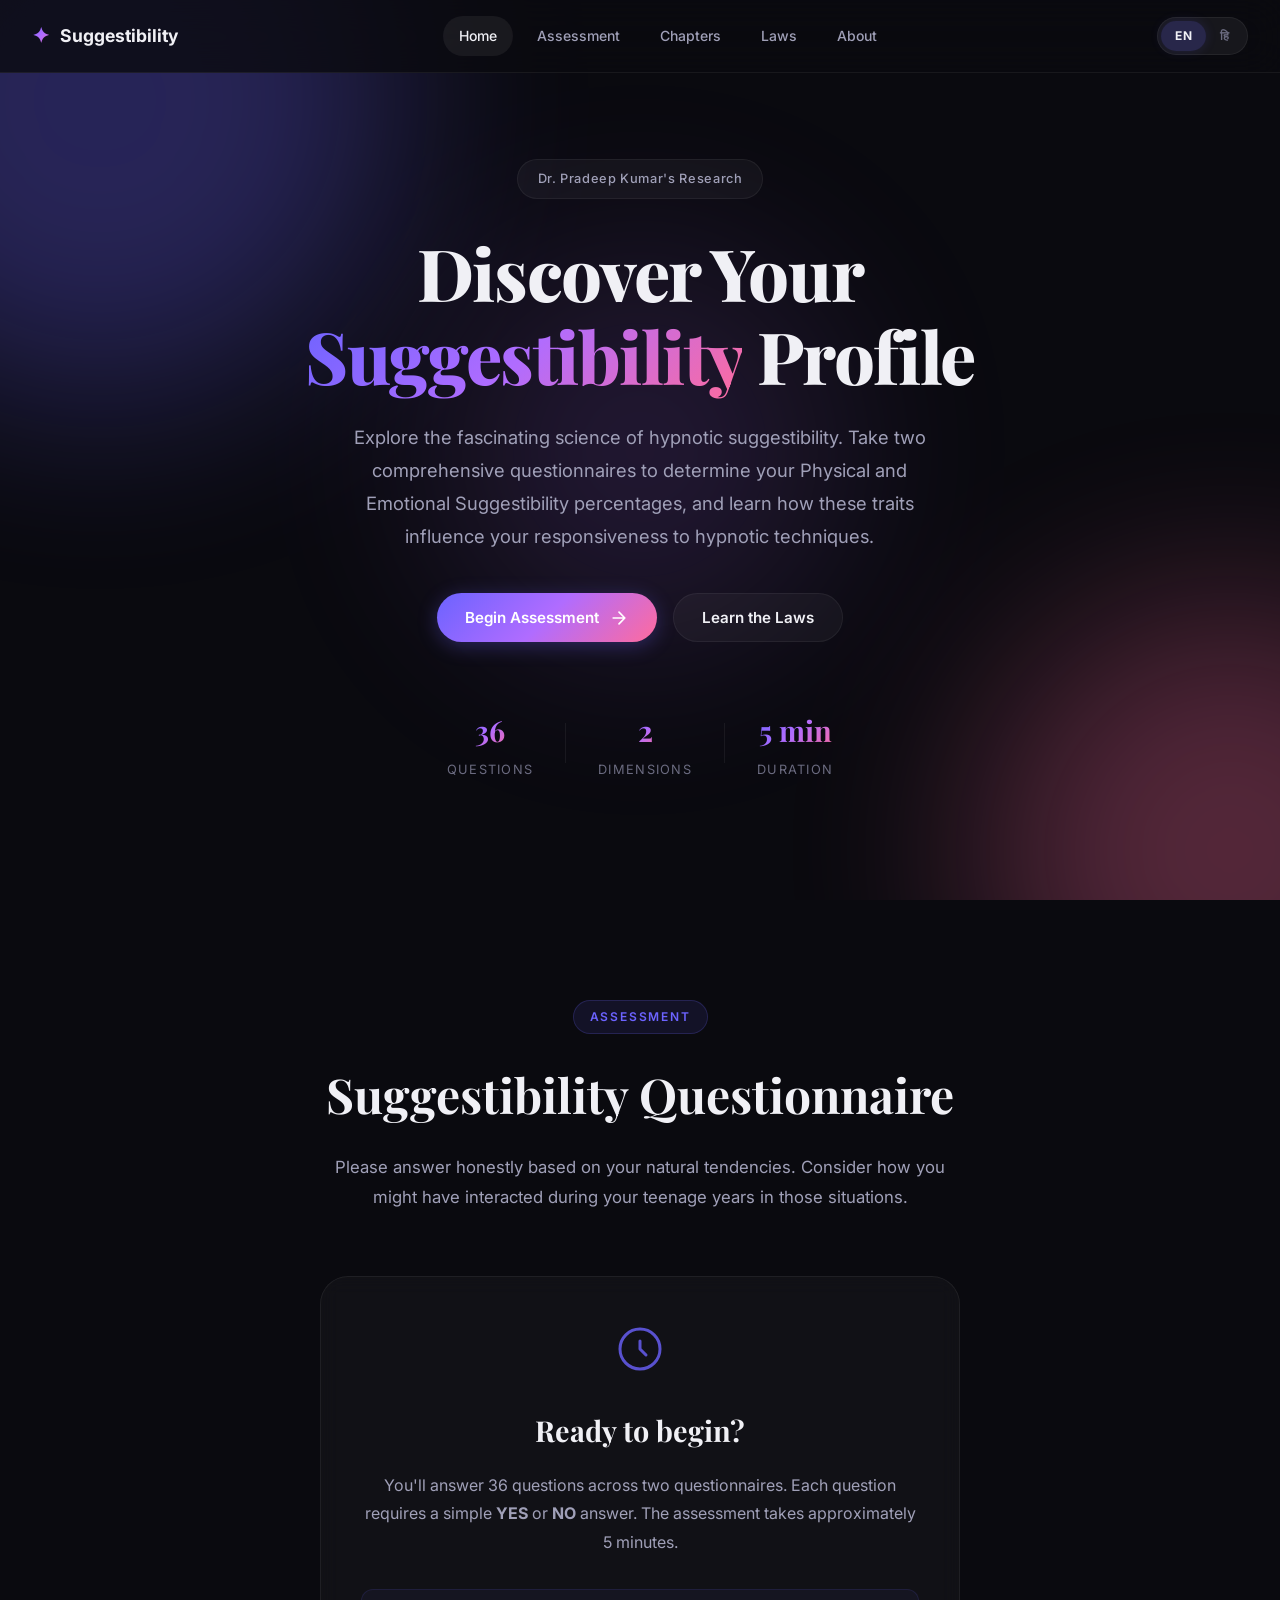
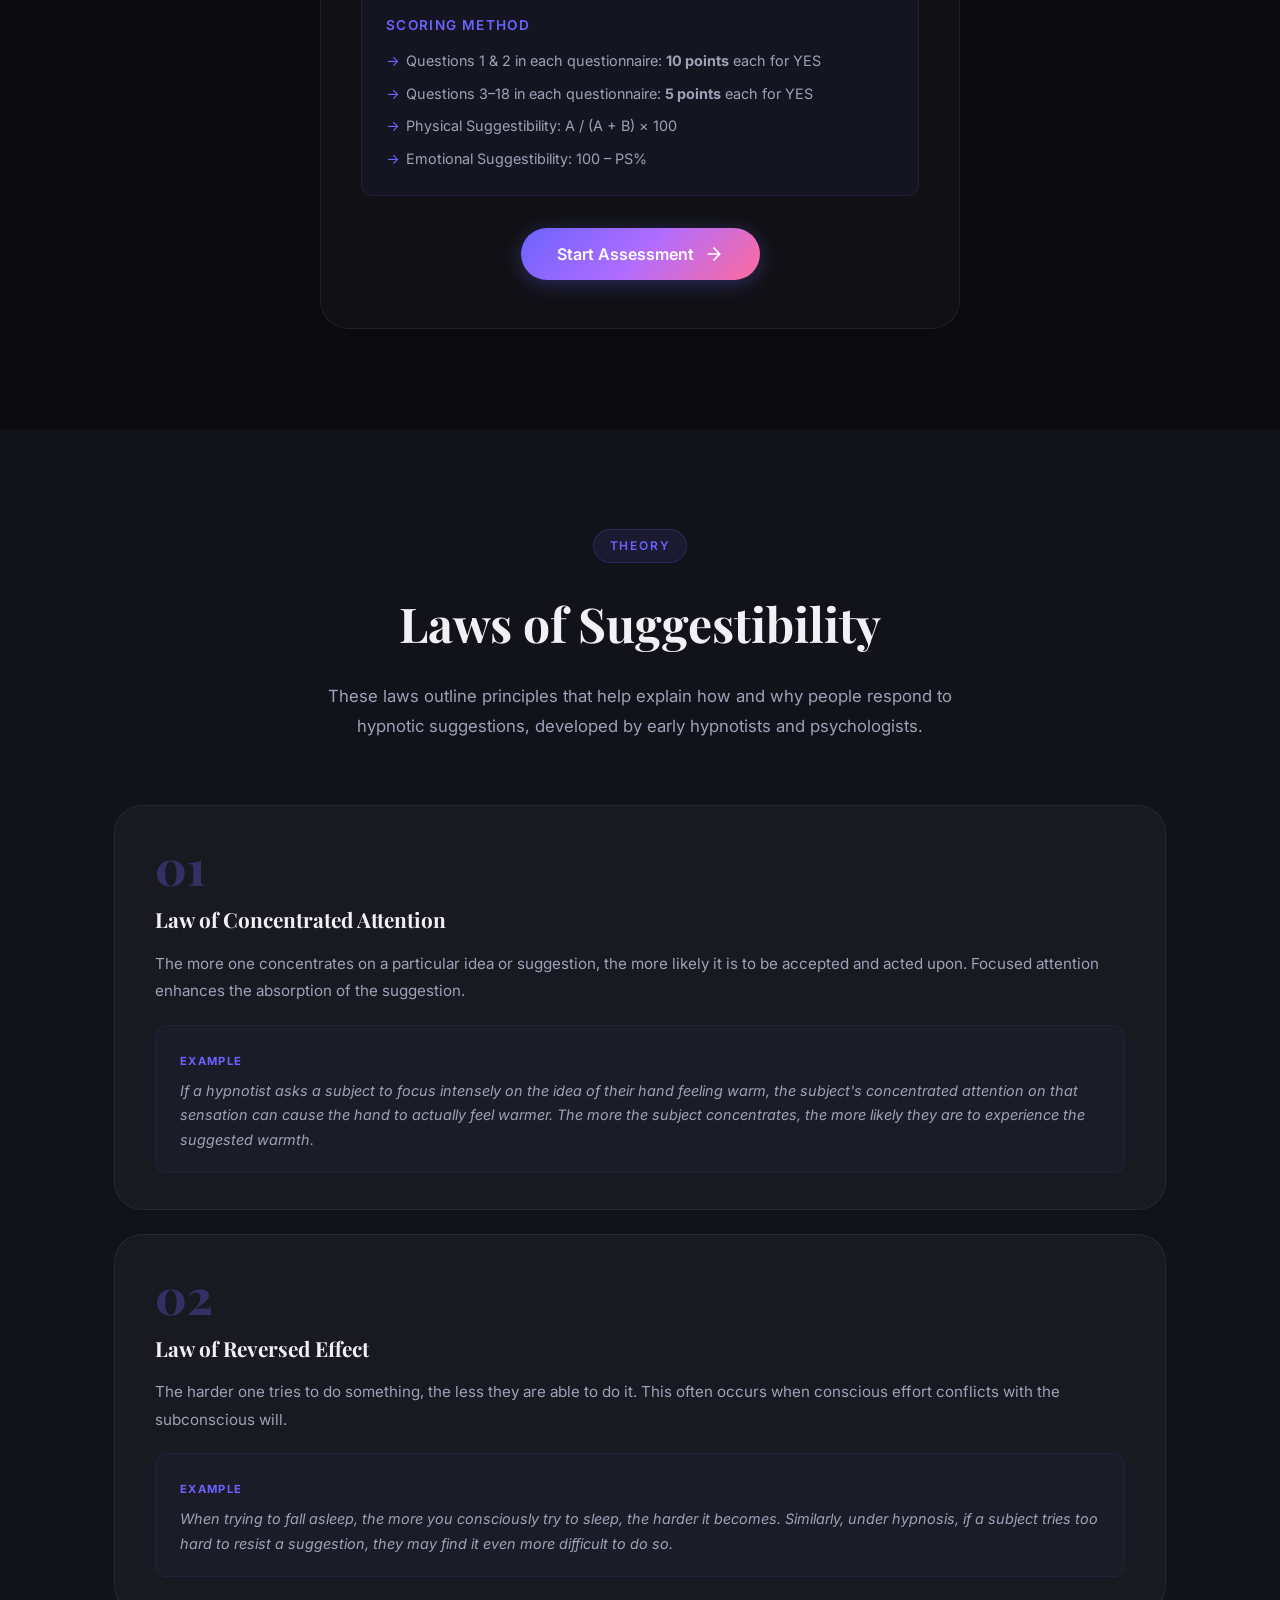
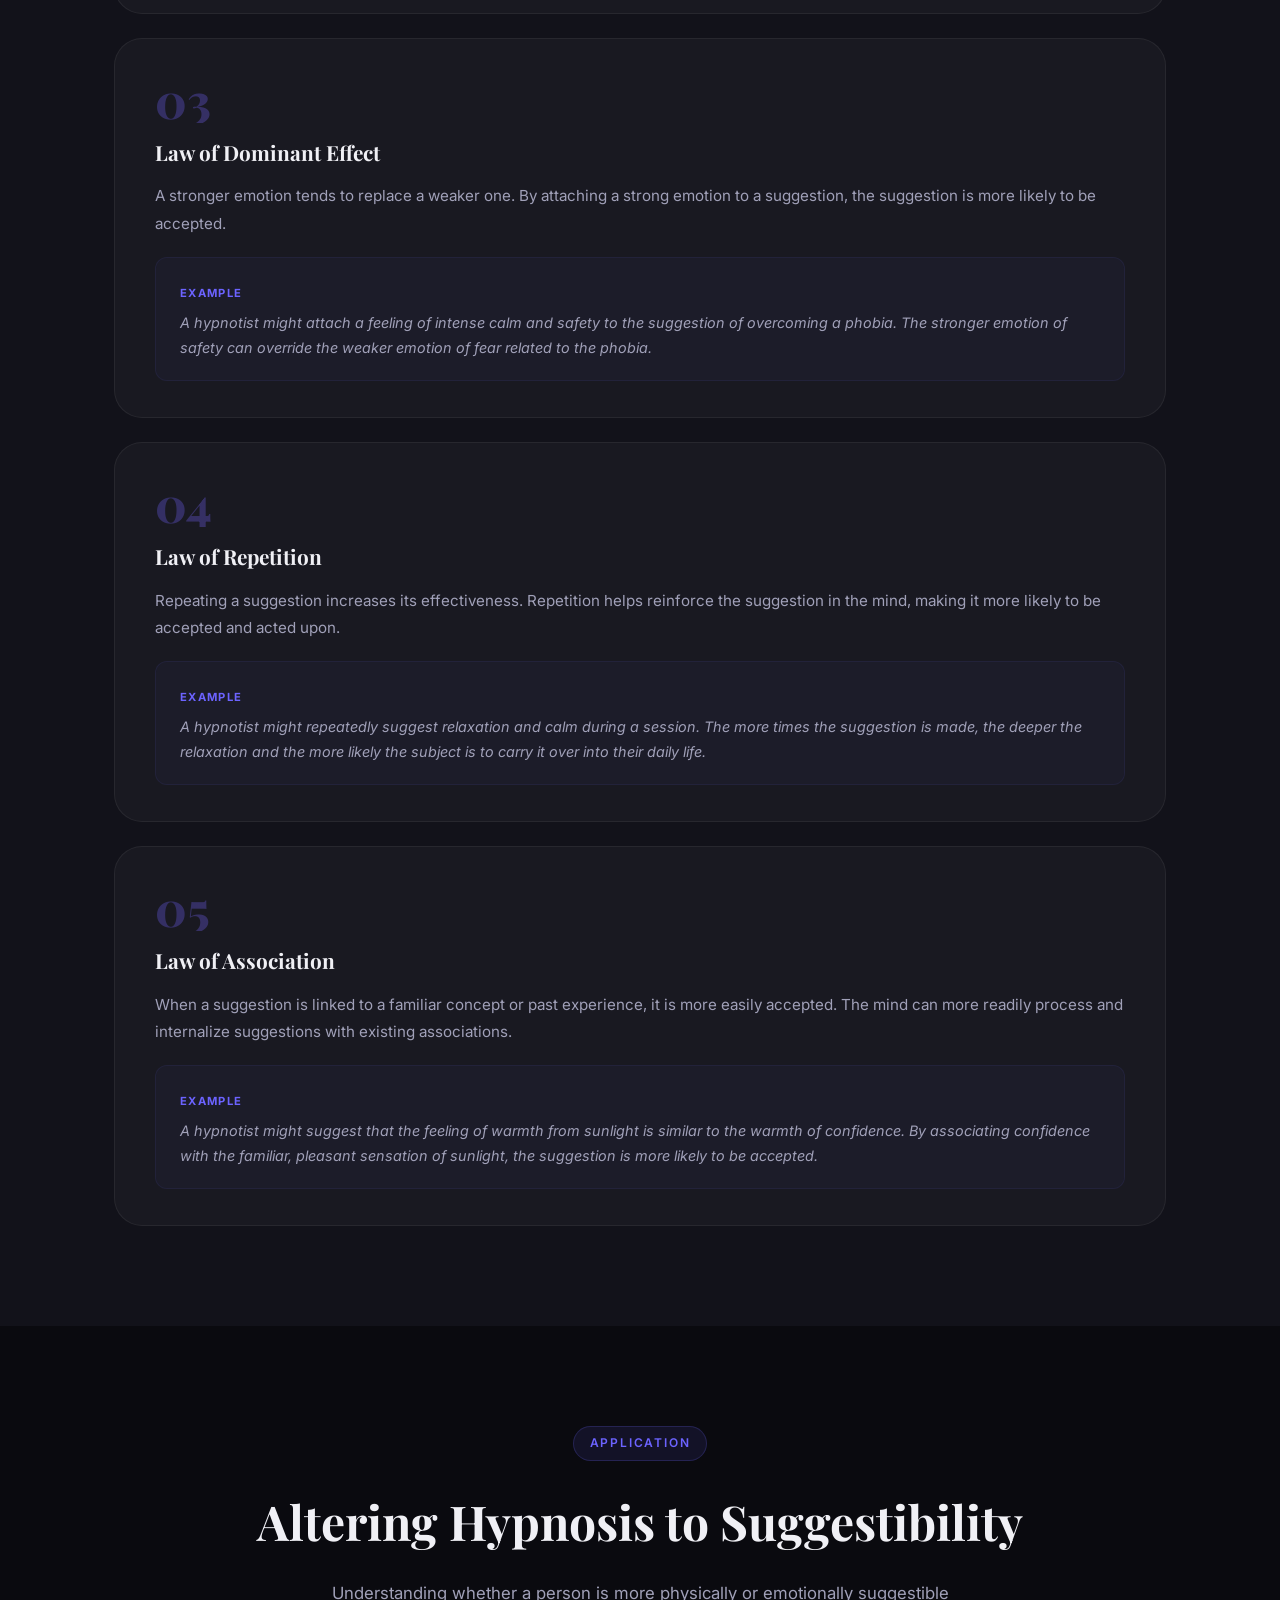
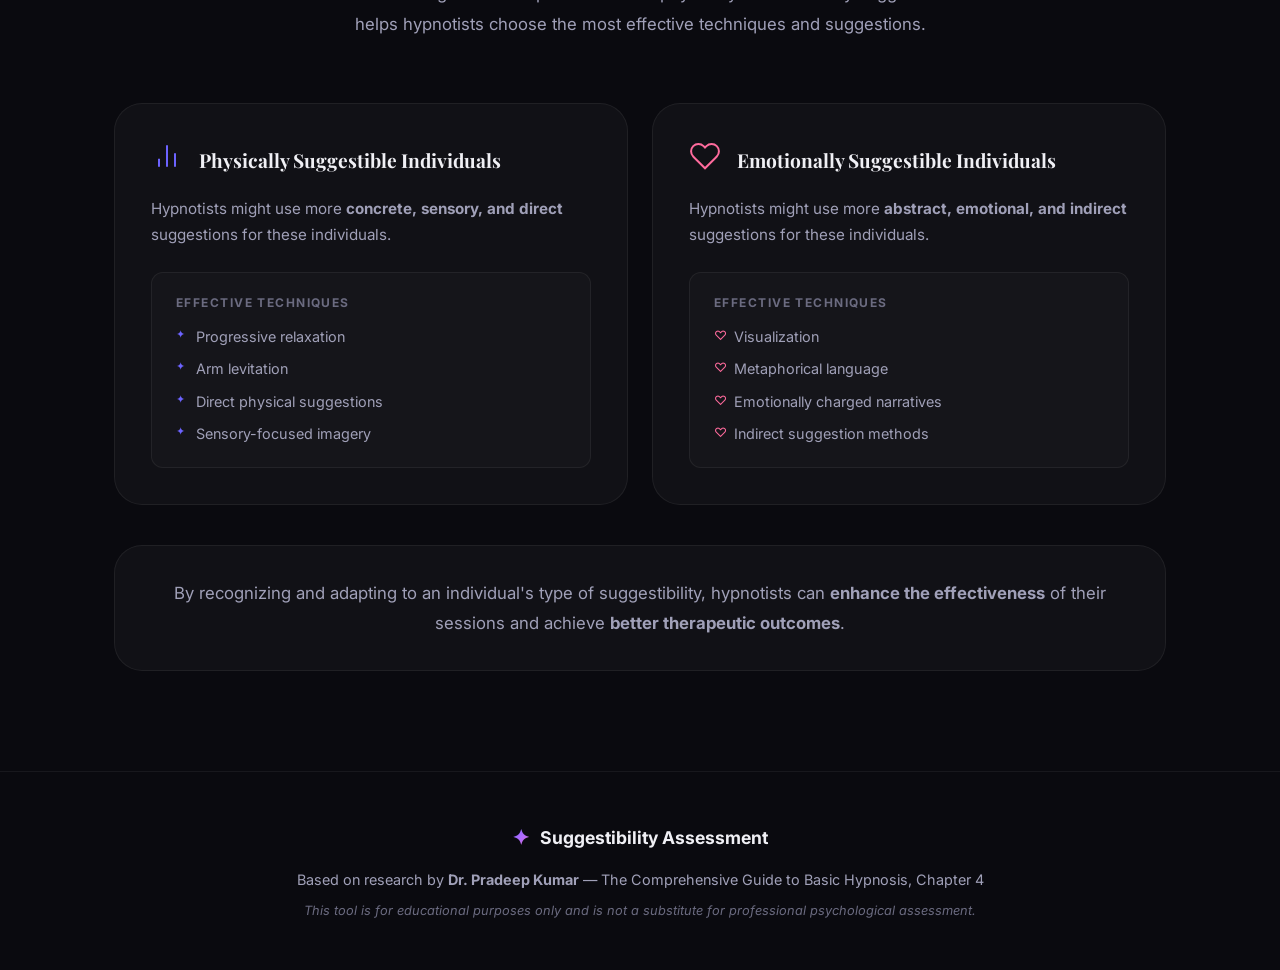
==== commit f198e590: "feat: Add 11 study chapters from course PDFs - Chapters page with sidebar navigation and search - Ch" ====
--- a/index.html
+++ b/index.html
@@ -32,6 +32,7 @@
         <div class="nav-links">
             <a href="#hero" class="nav-link active">Home</a>
             <a href="#questionnaire-section" class="nav-link">Assessment</a>
+            <a href="chapters.html" class="nav-link">Chapters</a>
             <a href="#laws-section" class="nav-link">Laws</a>
             <a href="#about-section" class="nav-link">About</a>
         </div>
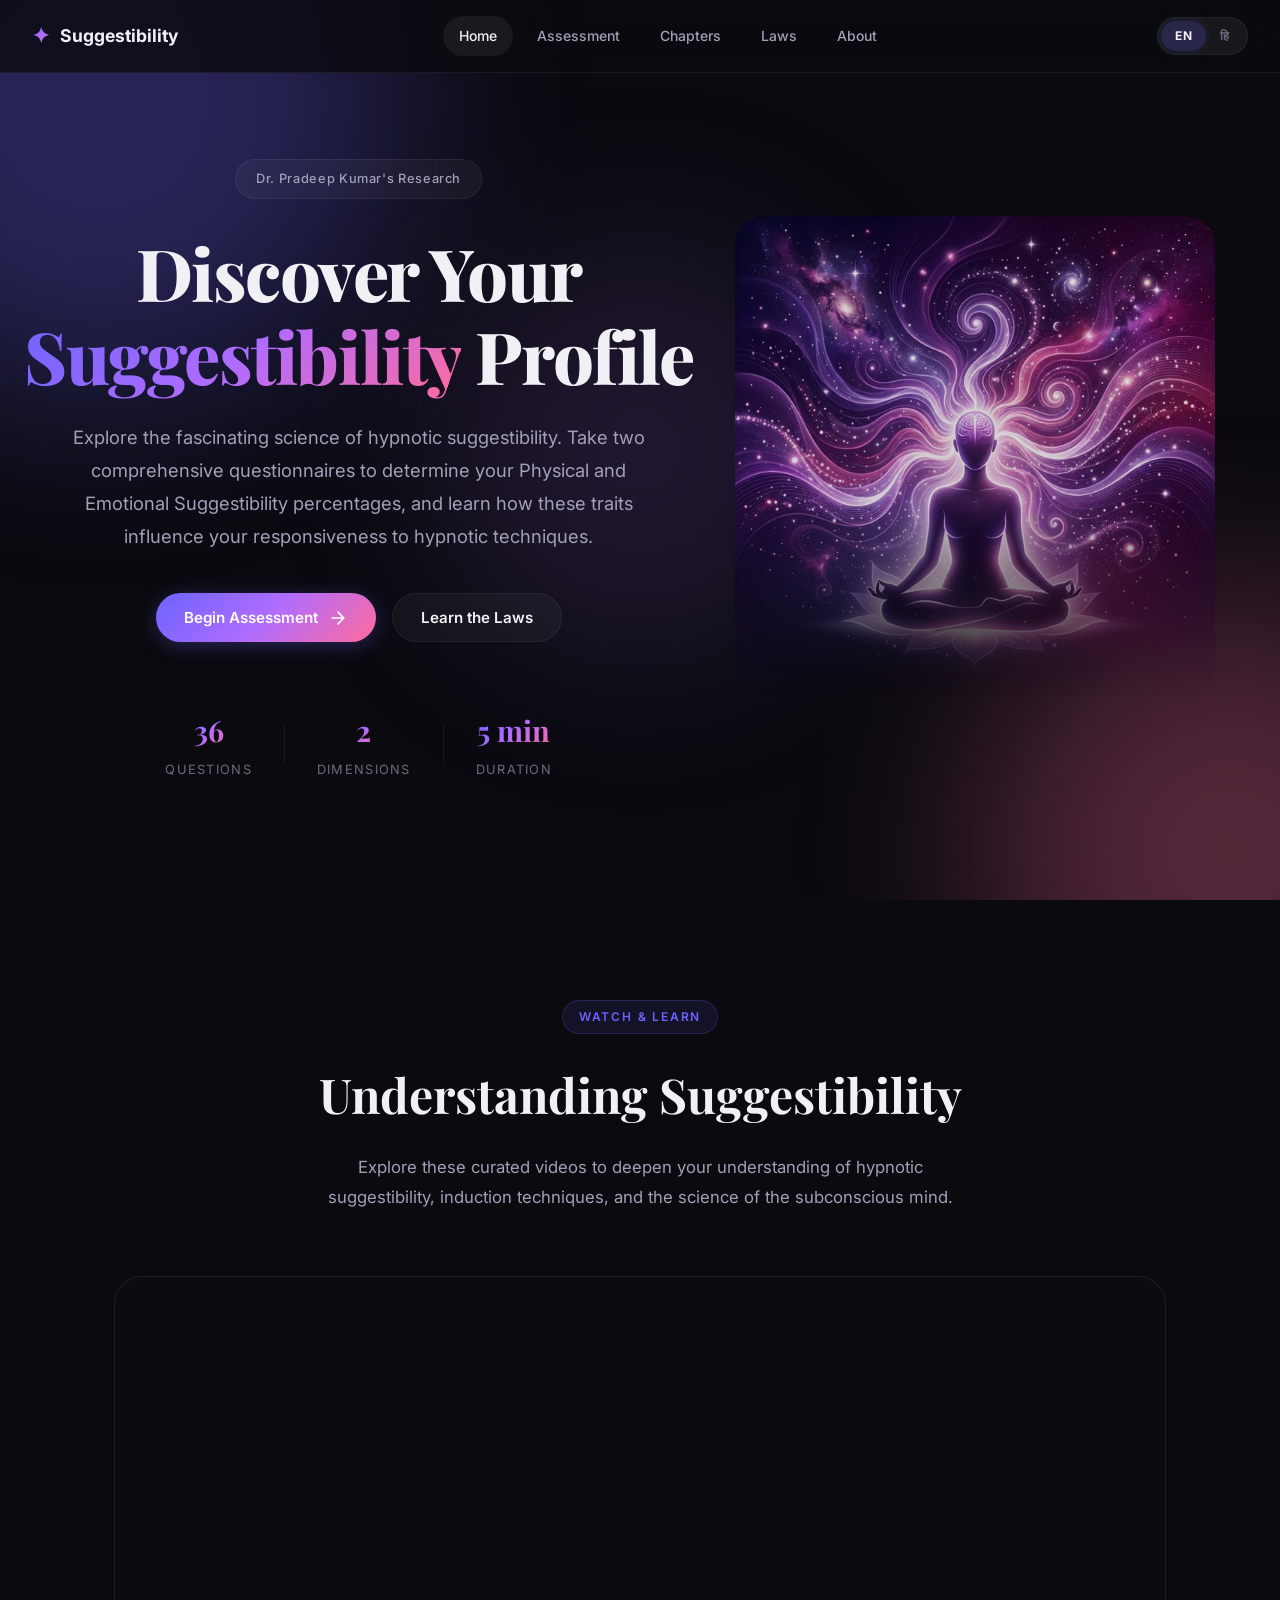
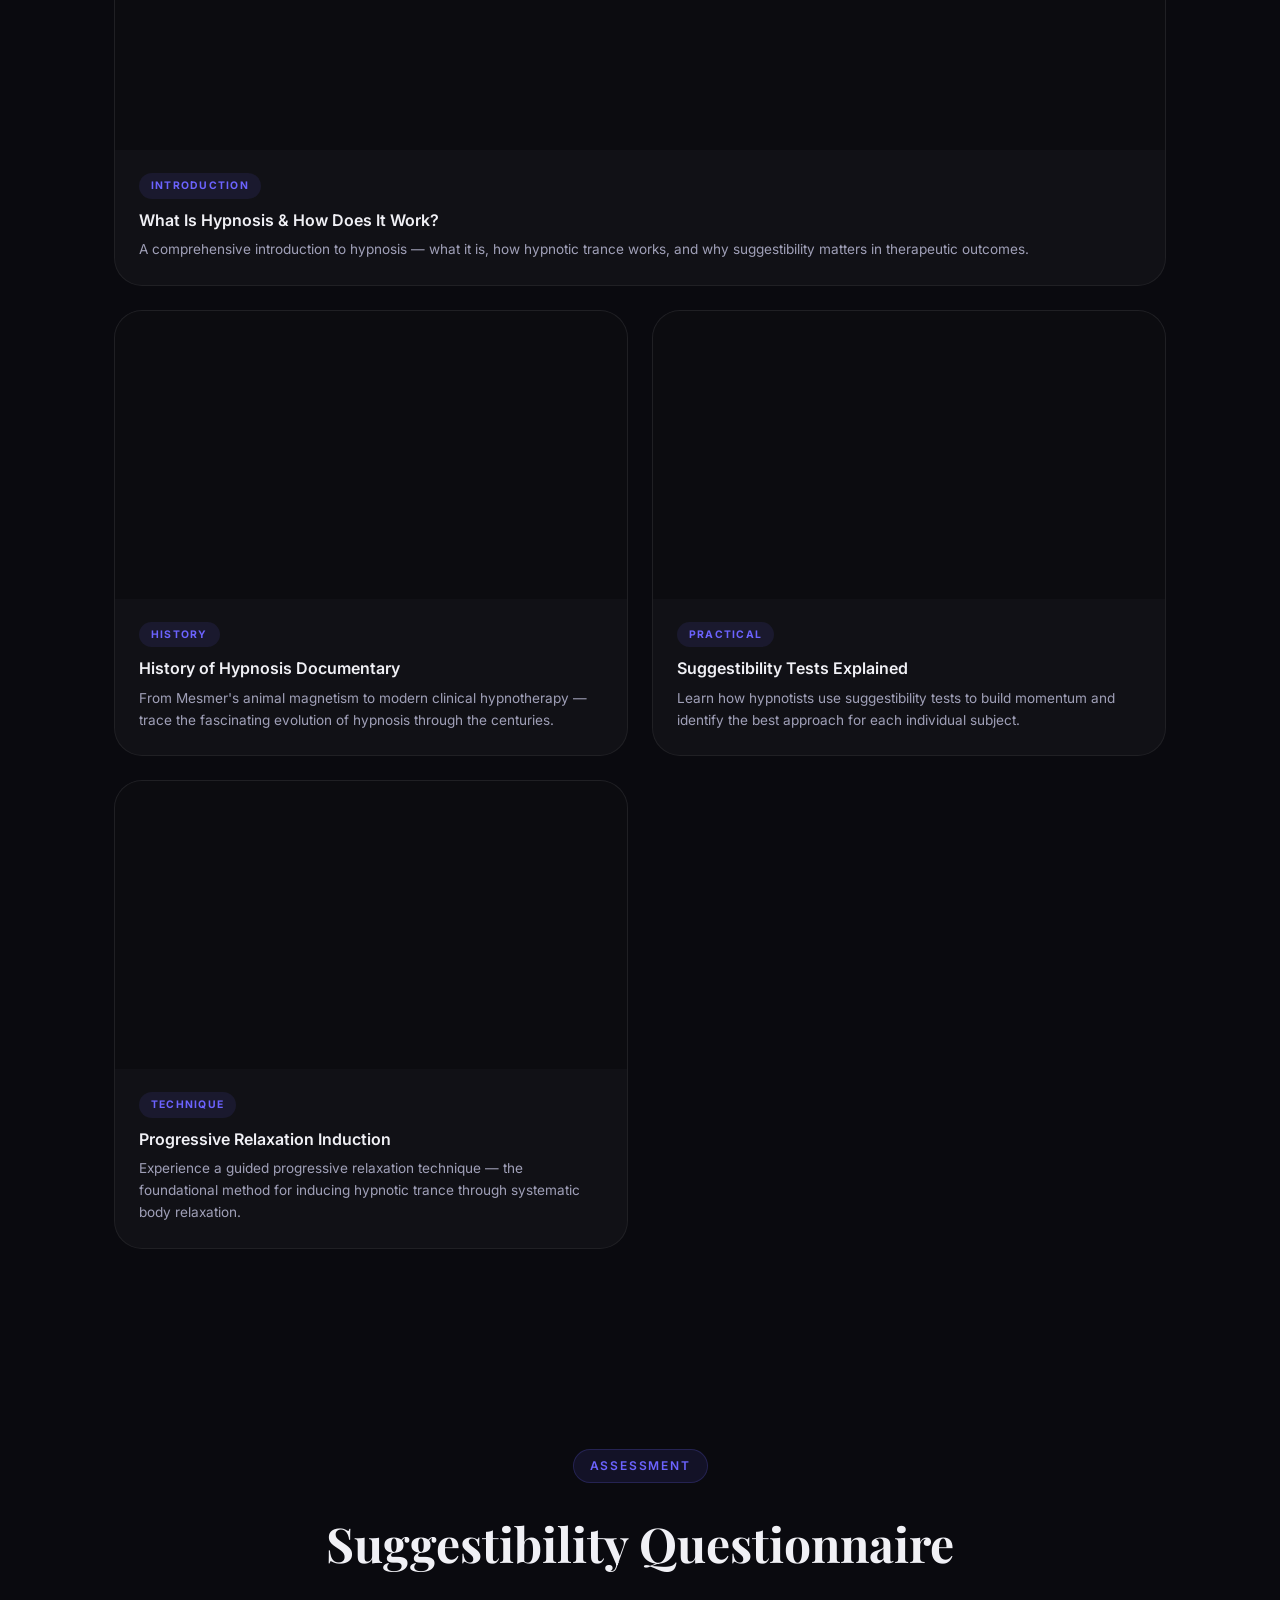
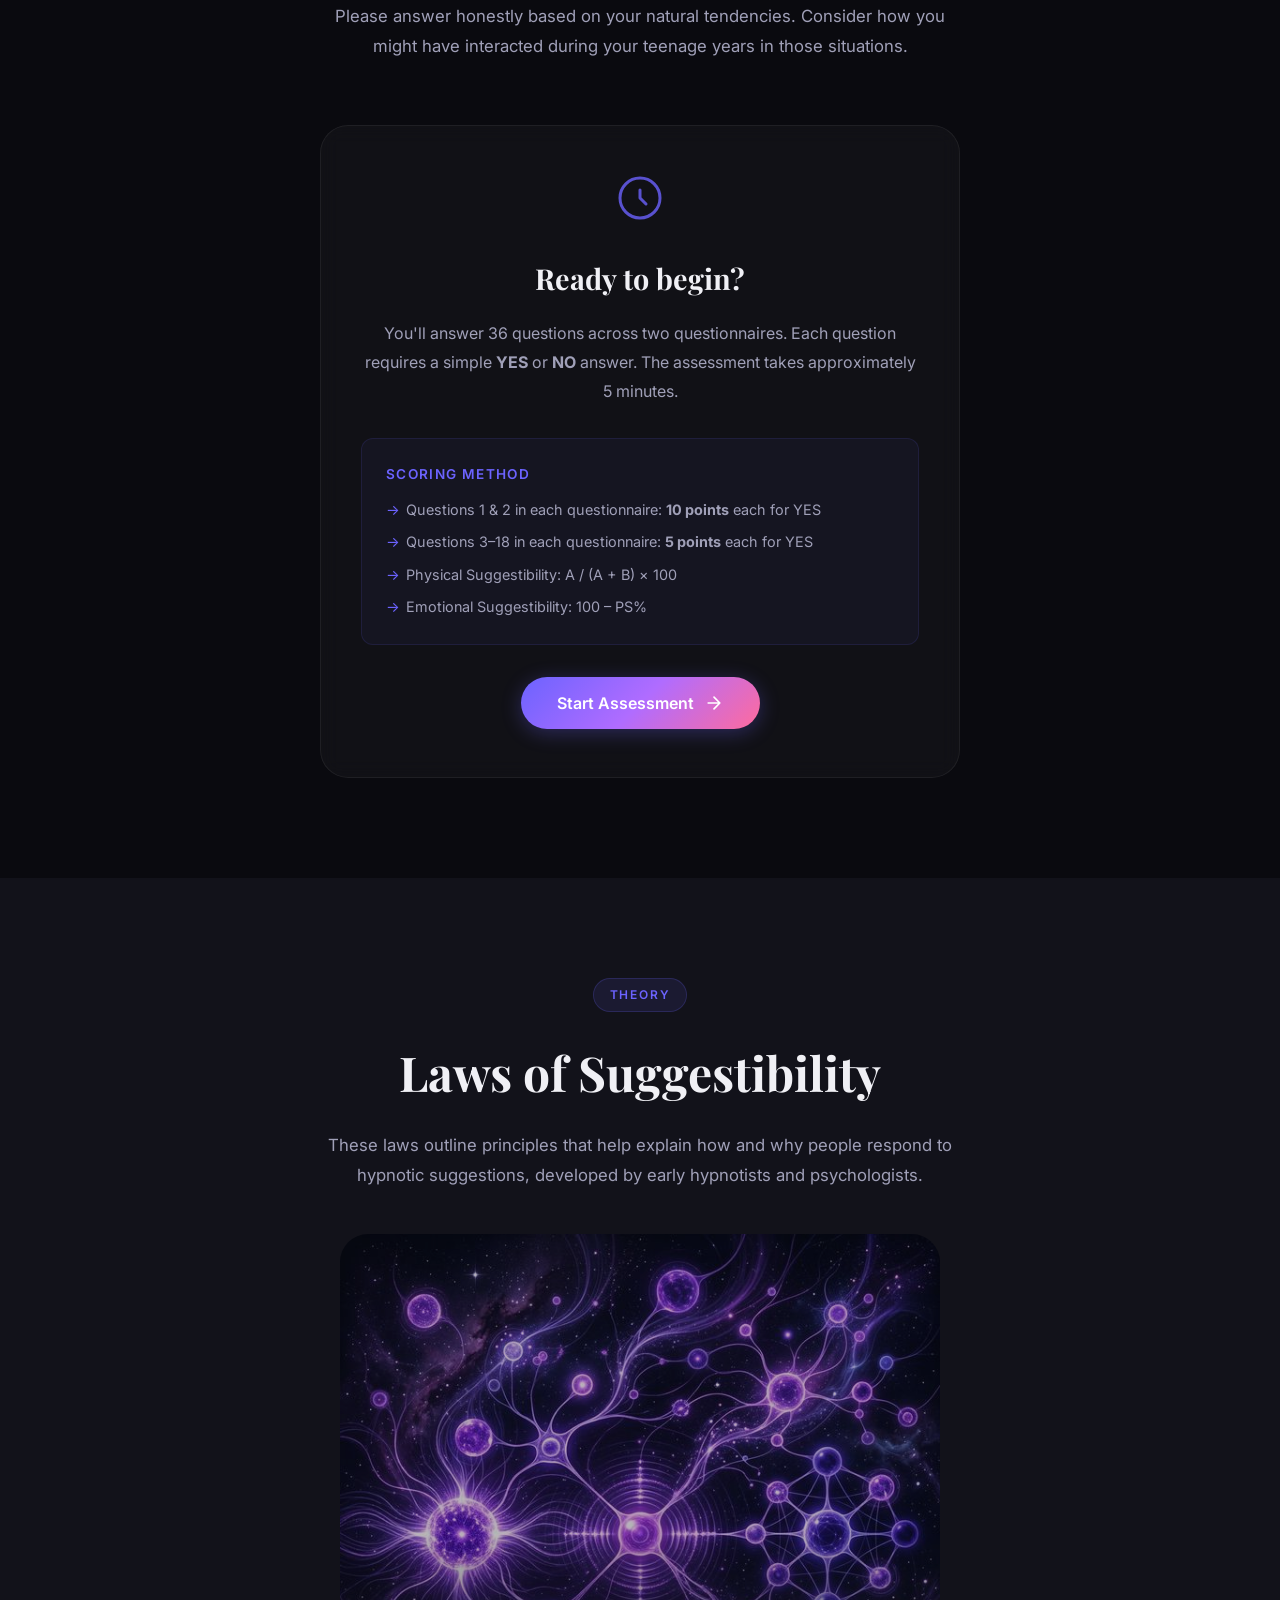
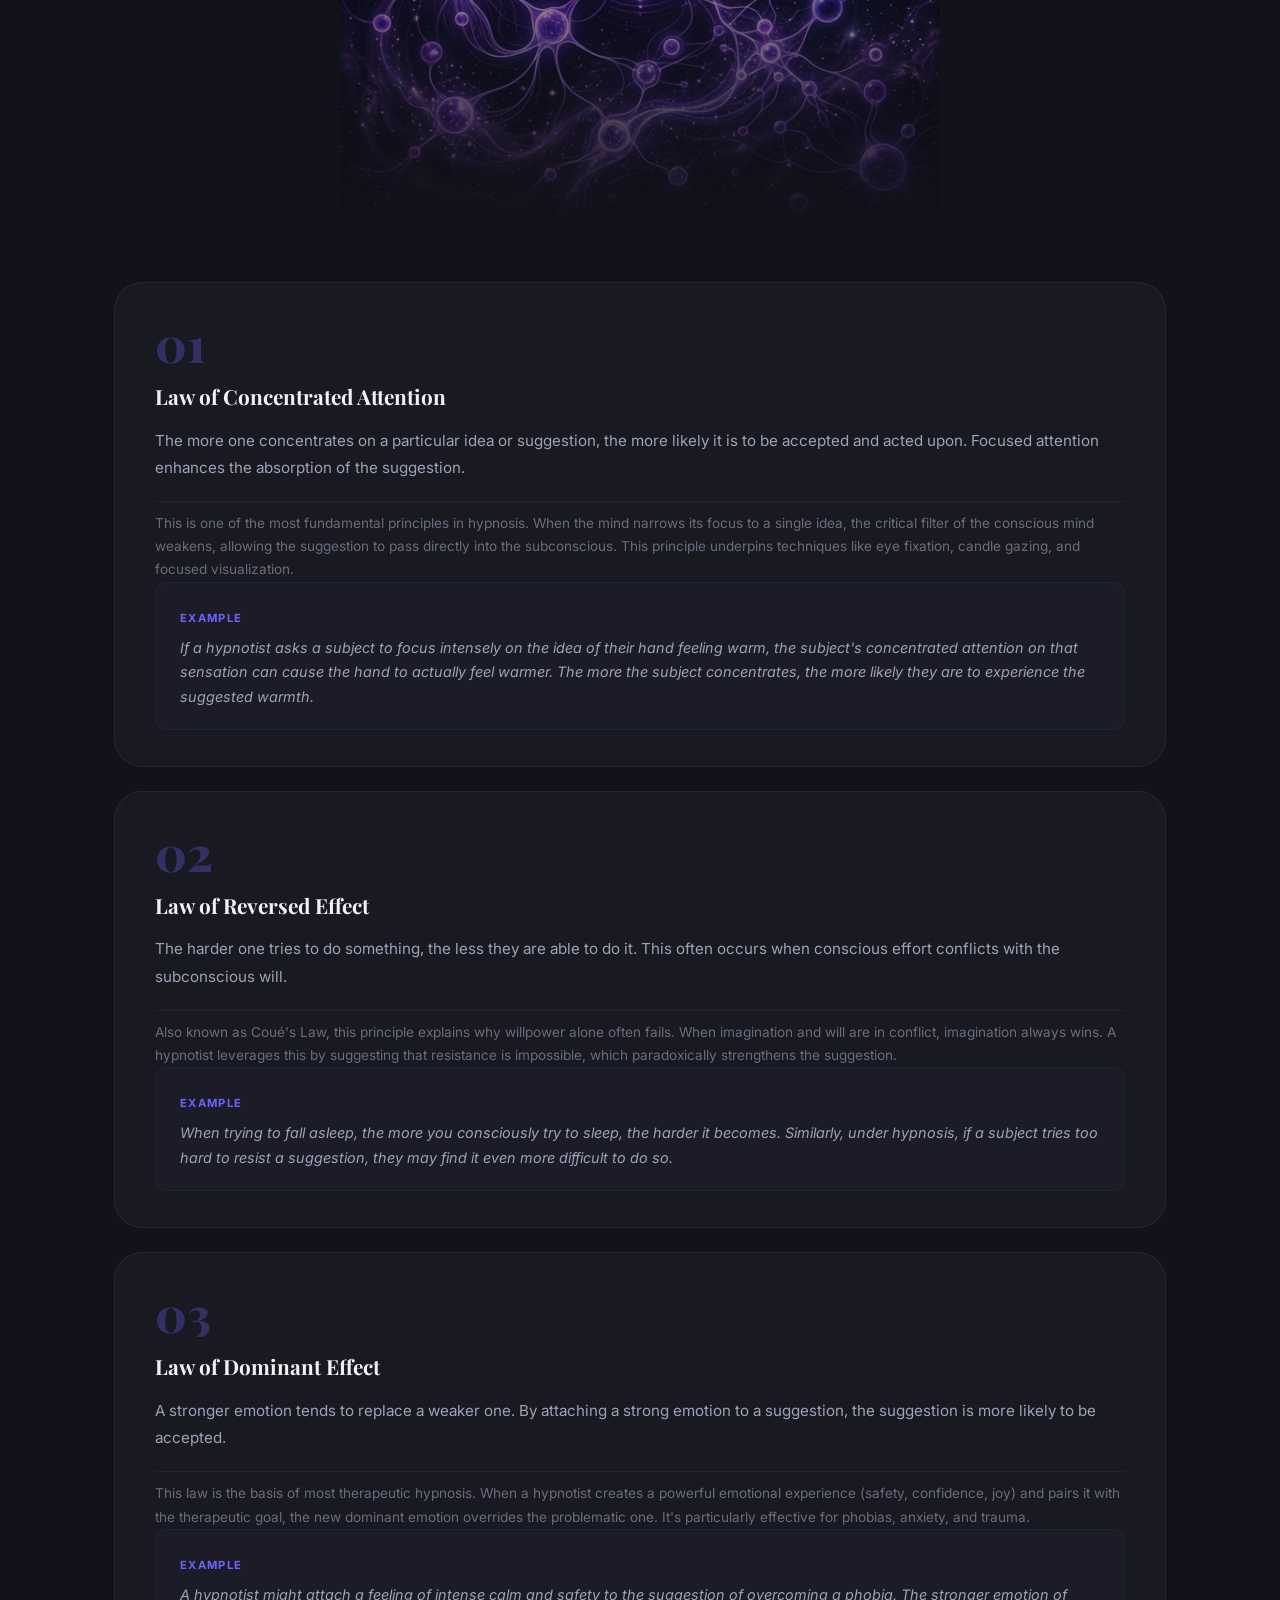
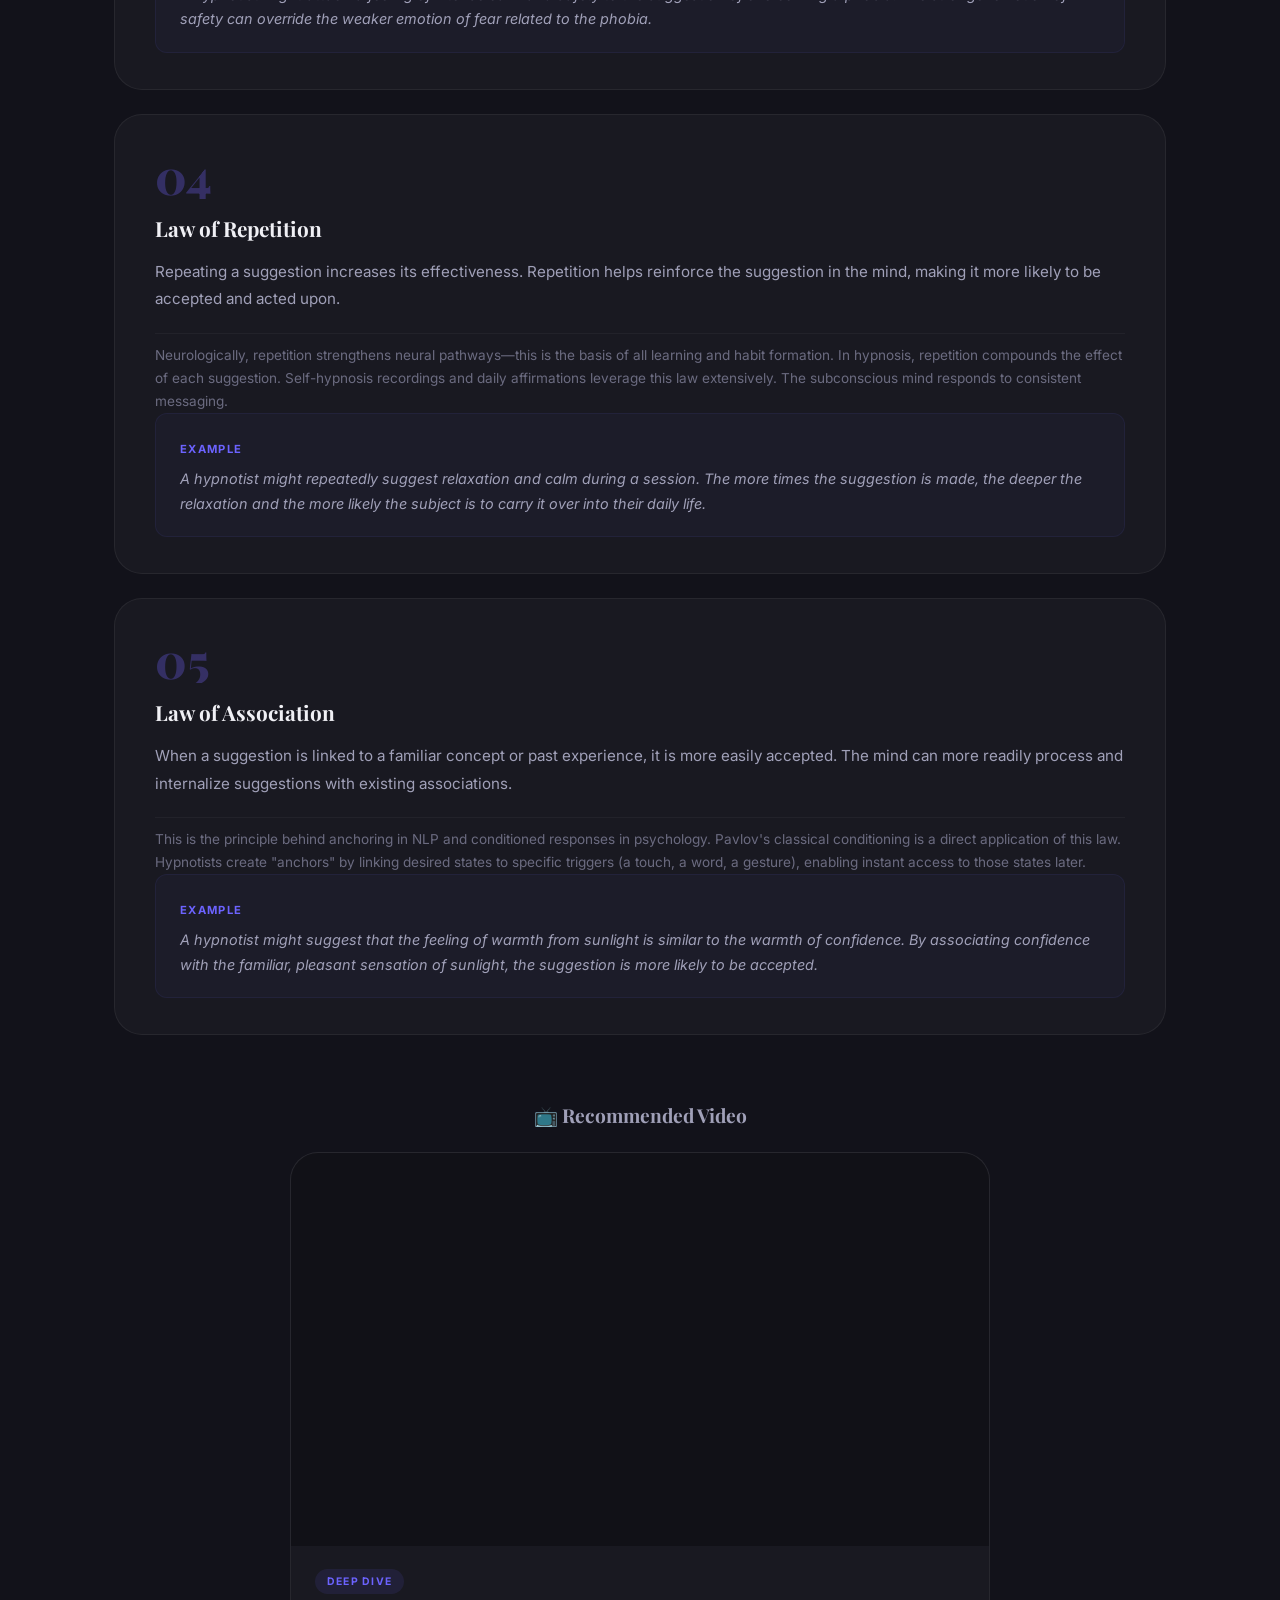
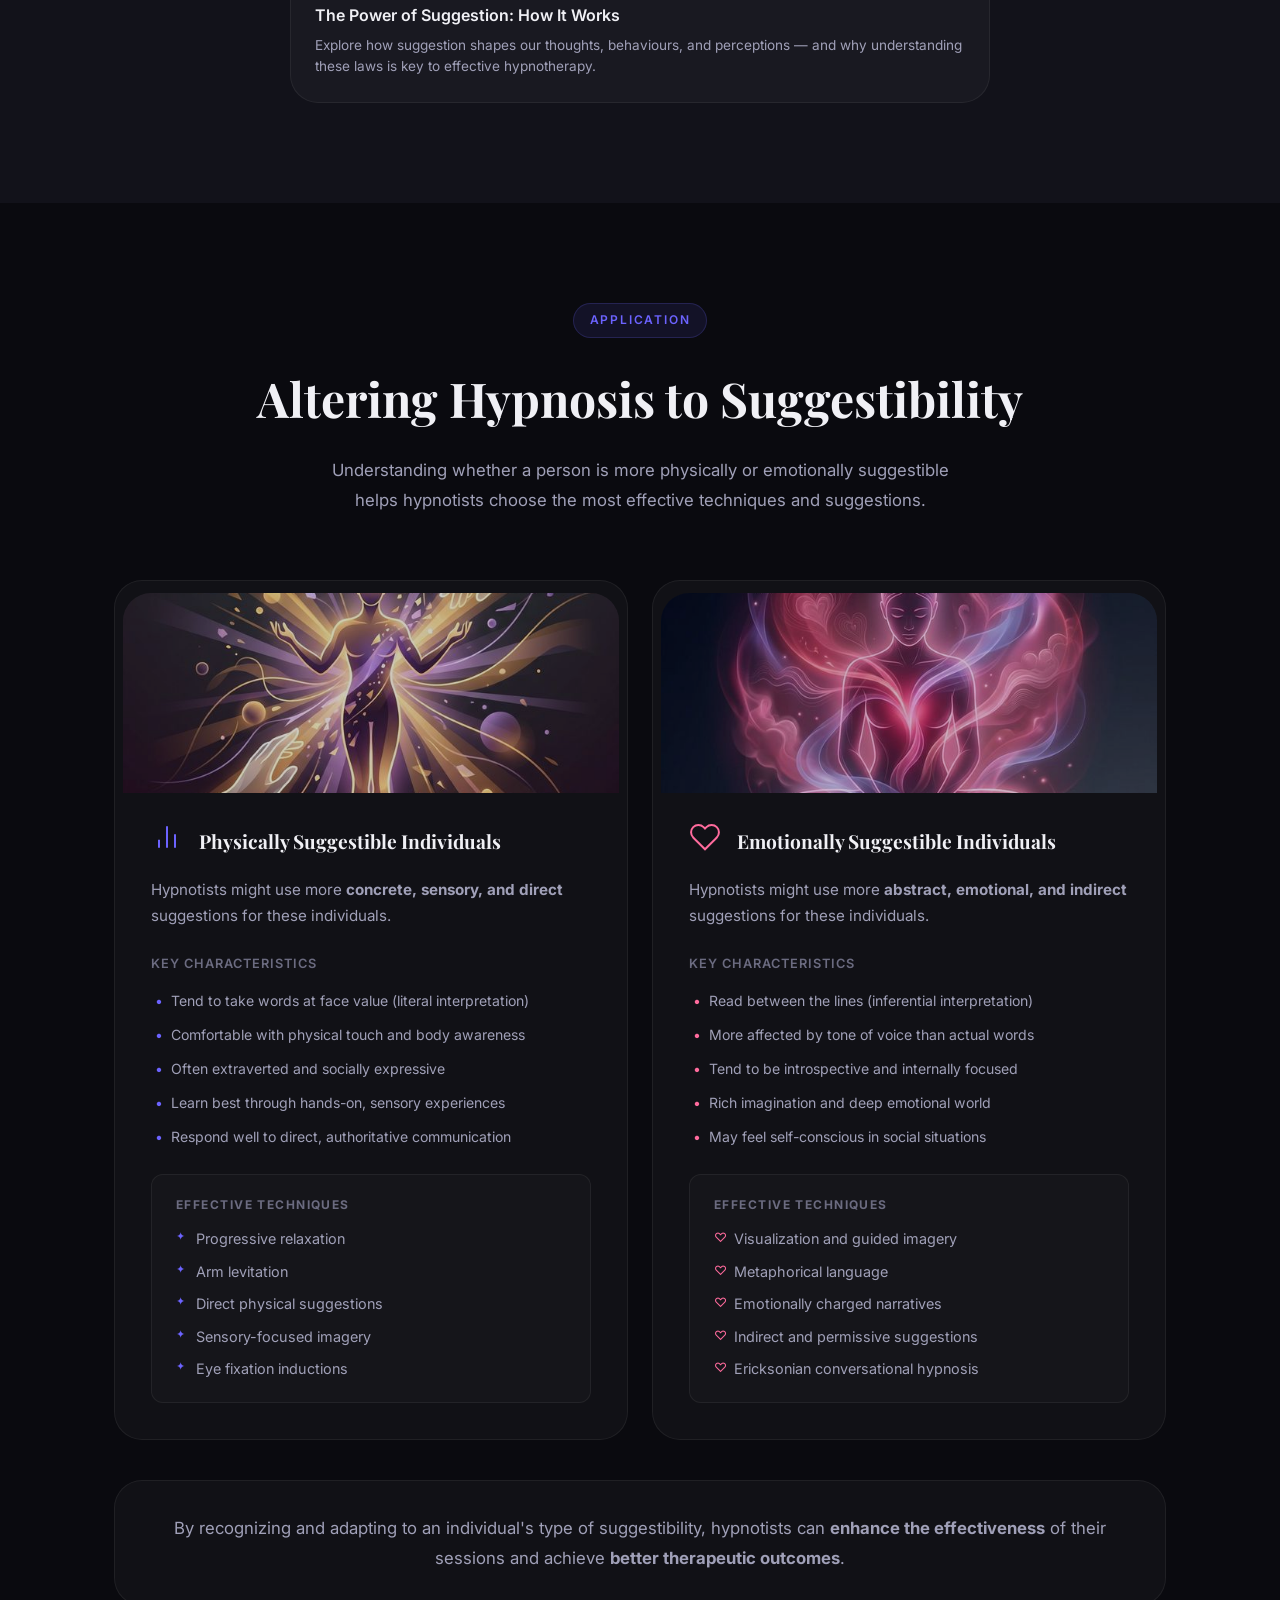
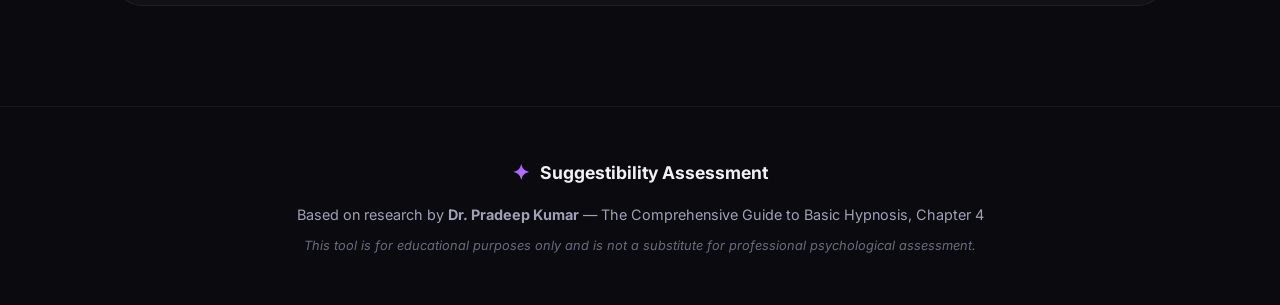
==== commit 500058b5: "feat: Enrich website with images, YouTube videos, and expanded content - Generated AI images for her" ====
--- a/index.html
+++ b/index.html
@@ -89,6 +89,79 @@
                 </div>
             </div>
         </div>
+        <div class="hero-image">
+            <img src="images/hero.png" alt="Hypnosis and suggestibility abstract art" loading="lazy">
+        </div>
+    </section>
+
+    <!-- Featured Video Section -->
+    <section class="section video-feature-section">
+        <div class="container">
+            <div class="section-header">
+                <span class="section-tag">Watch & Learn</span>
+                <h2 class="section-title">Understanding Suggestibility</h2>
+                <p class="section-subtitle">Explore these curated videos to deepen your understanding of hypnotic
+                    suggestibility, induction techniques, and the science of the subconscious mind.</p>
+            </div>
+            <div class="videos-grid">
+                <div class="video-card video-card-featured">
+                    <div class="video-embed">
+                        <iframe src="https://www.youtube.com/embed/1RA2Zy_IZfQ" title="What Is Hypnosis?"
+                            frameborder="0"
+                            allow="accelerometer; autoplay; clipboard-write; encrypted-media; gyroscope; picture-in-picture"
+                            allowfullscreen loading="lazy"></iframe>
+                    </div>
+                    <div class="video-info">
+                        <span class="video-tag">Introduction</span>
+                        <h4>What Is Hypnosis & How Does It Work?</h4>
+                        <p>A comprehensive introduction to hypnosis — what it is, how hypnotic trance works, and why
+                            suggestibility matters in therapeutic outcomes.</p>
+                    </div>
+                </div>
+                <div class="video-card">
+                    <div class="video-embed">
+                        <iframe src="https://www.youtube.com/embed/PGMkm6JK7VE" title="History of Hypnosis"
+                            frameborder="0"
+                            allow="accelerometer; autoplay; clipboard-write; encrypted-media; gyroscope; picture-in-picture"
+                            allowfullscreen loading="lazy"></iframe>
+                    </div>
+                    <div class="video-info">
+                        <span class="video-tag">History</span>
+                        <h4>History of Hypnosis Documentary</h4>
+                        <p>From Mesmer's animal magnetism to modern clinical hypnotherapy — trace the fascinating
+                            evolution of hypnosis through the centuries.</p>
+                    </div>
+                </div>
+                <div class="video-card">
+                    <div class="video-embed">
+                        <iframe src="https://www.youtube.com/embed/pIAqg_wJrn4" title="Suggestibility Tests"
+                            frameborder="0"
+                            allow="accelerometer; autoplay; clipboard-write; encrypted-media; gyroscope; picture-in-picture"
+                            allowfullscreen loading="lazy"></iframe>
+                    </div>
+                    <div class="video-info">
+                        <span class="video-tag">Practical</span>
+                        <h4>Suggestibility Tests Explained</h4>
+                        <p>Learn how hypnotists use suggestibility tests to build momentum and identify the best
+                            approach for each individual subject.</p>
+                    </div>
+                </div>
+                <div class="video-card">
+                    <div class="video-embed">
+                        <iframe src="https://www.youtube.com/embed/s7b9TfMjnXQ" title="Progressive Relaxation"
+                            frameborder="0"
+                            allow="accelerometer; autoplay; clipboard-write; encrypted-media; gyroscope; picture-in-picture"
+                            allowfullscreen loading="lazy"></iframe>
+                    </div>
+                    <div class="video-info">
+                        <span class="video-tag">Technique</span>
+                        <h4>Progressive Relaxation Induction</h4>
+                        <p>Experience a guided progressive relaxation technique — the foundational method for inducing
+                            hypnotic trance through systematic body relaxation.</p>
+                    </div>
+                </div>
+            </div>
+        </div>
     </section>
 
     <!-- Questionnaire Section -->
@@ -290,6 +363,10 @@
                 </p>
             </div>
 
+            <div class="section-banner">
+                <img src="images/laws.png" alt="Laws of Suggestibility" loading="lazy">
+            </div>
+
             <div class="laws-grid">
                 <div class="law-card" data-aos="fade-up">
                     <div class="law-number">01</div>
@@ -297,6 +374,10 @@
                     <p class="law-desc">The more one concentrates on a particular idea or suggestion, the more likely it
                         is to be accepted and acted upon. Focused attention enhances the absorption of the suggestion.
                     </p>
+                    <p class="law-detail">This is one of the most fundamental principles in hypnosis. When the mind
+                        narrows its focus to a single idea, the critical filter of the conscious mind weakens, allowing
+                        the suggestion to pass directly into the subconscious. This principle underpins techniques like
+                        eye fixation, candle gazing, and focused visualization.</p>
                     <div class="law-example">
                         <span class="example-tag">Example</span>
                         <p>If a hypnotist asks a subject to focus intensely on the idea of their hand feeling warm, the
@@ -311,6 +392,10 @@
                     <h3 class="law-title">Law of Reversed Effect</h3>
                     <p class="law-desc">The harder one tries to do something, the less they are able to do it. This
                         often occurs when conscious effort conflicts with the subconscious will.</p>
+                    <p class="law-detail">Also known as Coué's Law, this principle explains why willpower alone often
+                        fails. When imagination and will are in conflict, imagination always wins. A hypnotist leverages
+                        this by suggesting that resistance is impossible, which paradoxically strengthens the
+                        suggestion.</p>
                     <div class="law-example">
                         <span class="example-tag">Example</span>
                         <p>When trying to fall asleep, the more you consciously try to sleep, the harder it becomes.
@@ -324,6 +409,10 @@
                     <h3 class="law-title">Law of Dominant Effect</h3>
                     <p class="law-desc">A stronger emotion tends to replace a weaker one. By attaching a strong emotion
                         to a suggestion, the suggestion is more likely to be accepted.</p>
+                    <p class="law-detail">This law is the basis of most therapeutic hypnosis. When a hypnotist creates a
+                        powerful emotional experience (safety, confidence, joy) and pairs it with the therapeutic goal,
+                        the new dominant emotion overrides the problematic one. It's particularly effective for phobias,
+                        anxiety, and trauma.</p>
                     <div class="law-example">
                         <span class="example-tag">Example</span>
                         <p>A hypnotist might attach a feeling of intense calm and safety to the suggestion of overcoming
@@ -337,6 +426,10 @@
                     <h3 class="law-title">Law of Repetition</h3>
                     <p class="law-desc">Repeating a suggestion increases its effectiveness. Repetition helps reinforce
                         the suggestion in the mind, making it more likely to be accepted and acted upon.</p>
+                    <p class="law-detail">Neurologically, repetition strengthens neural pathways—this is the basis of
+                        all learning and habit formation. In hypnosis, repetition compounds the effect of each
+                        suggestion. Self-hypnosis recordings and daily affirmations leverage this law extensively. The
+                        subconscious mind responds to consistent messaging.</p>
                     <div class="law-example">
                         <span class="example-tag">Example</span>
                         <p>A hypnotist might repeatedly suggest relaxation and calm during a session. The more times the
@@ -351,11 +444,34 @@
                     <p class="law-desc">When a suggestion is linked to a familiar concept or past experience, it is more
                         easily accepted. The mind can more readily process and internalize suggestions with existing
                         associations.</p>
+                    <p class="law-detail">This is the principle behind anchoring in NLP and conditioned responses in
+                        psychology. Pavlov's classical conditioning is a direct application of this law. Hypnotists
+                        create "anchors" by linking desired states to specific triggers (a touch, a word, a gesture),
+                        enabling instant access to those states later.</p>
                     <div class="law-example">
                         <span class="example-tag">Example</span>
                         <p>A hypnotist might suggest that the feeling of warmth from sunlight is similar to the warmth
                             of confidence. By associating confidence with the familiar, pleasant sensation of sunlight,
                             the suggestion is more likely to be accepted.</p>
+                    </div>
+                </div>
+            </div>
+
+            <!-- Laws Video -->
+            <div class="section-video">
+                <h3 class="section-video-title">📺 Recommended Video</h3>
+                <div class="video-card">
+                    <div class="video-embed">
+                        <iframe src="https://www.youtube.com/embed/YQDoHKeaETQ" title="Laws of Suggestion"
+                            frameborder="0"
+                            allow="accelerometer; autoplay; clipboard-write; encrypted-media; gyroscope; picture-in-picture"
+                            allowfullscreen loading="lazy"></iframe>
+                    </div>
+                    <div class="video-info">
+                        <span class="video-tag">Deep Dive</span>
+                        <h4>The Power of Suggestion: How It Works</h4>
+                        <p>Explore how suggestion shapes our thoughts, behaviours, and perceptions — and why
+                            understanding these laws is key to effective hypnotherapy.</p>
                     </div>
                 </div>
             </div>
@@ -376,6 +492,9 @@
 
             <div class="about-grid">
                 <div class="about-card physical-card">
+                    <div class="about-card-image">
+                        <img src="images/physical.png" alt="Physical Suggestibility" loading="lazy">
+                    </div>
                     <div class="about-card-header">
                         <div class="about-icon">
                             <svg width="32" height="32" viewBox="0 0 24 24" fill="none" stroke="currentColor"
@@ -387,6 +506,16 @@
                     </div>
                     <p>Hypnotists might use more <strong>concrete, sensory, and direct</strong> suggestions for these
                         individuals.</p>
+                    <div class="about-traits">
+                        <h4>Key Characteristics</h4>
+                        <ul>
+                            <li>Tend to take words at face value (literal interpretation)</li>
+                            <li>Comfortable with physical touch and body awareness</li>
+                            <li>Often extraverted and socially expressive</li>
+                            <li>Learn best through hands-on, sensory experiences</li>
+                            <li>Respond well to direct, authoritative communication</li>
+                        </ul>
+                    </div>
                     <div class="technique-list">
                         <h4>Effective Techniques</h4>
                         <ul>
@@ -394,11 +523,15 @@
                             <li>Arm levitation</li>
                             <li>Direct physical suggestions</li>
                             <li>Sensory-focused imagery</li>
+                            <li>Eye fixation inductions</li>
                         </ul>
                     </div>
                 </div>
 
                 <div class="about-card emotional-card">
+                    <div class="about-card-image">
+                        <img src="images/emotional.png" alt="Emotional Suggestibility" loading="lazy">
+                    </div>
                     <div class="about-card-header">
                         <div class="about-icon">
                             <svg width="32" height="32" viewBox="0 0 24 24" fill="none" stroke="currentColor"
@@ -411,13 +544,24 @@
                     </div>
                     <p>Hypnotists might use more <strong>abstract, emotional, and indirect</strong> suggestions for
                         these individuals.</p>
+                    <div class="about-traits">
+                        <h4>Key Characteristics</h4>
+                        <ul>
+                            <li>Read between the lines (inferential interpretation)</li>
+                            <li>More affected by tone of voice than actual words</li>
+                            <li>Tend to be introspective and internally focused</li>
+                            <li>Rich imagination and deep emotional world</li>
+                            <li>May feel self-conscious in social situations</li>
+                        </ul>
+                    </div>
                     <div class="technique-list">
                         <h4>Effective Techniques</h4>
                         <ul>
-                            <li>Visualization</li>
+                            <li>Visualization and guided imagery</li>
                             <li>Metaphorical language</li>
                             <li>Emotionally charged narratives</li>
-                            <li>Indirect suggestion methods</li>
+                            <li>Indirect and permissive suggestions</li>
+                            <li>Ericksonian conversational hypnosis</li>
                         </ul>
                     </div>
                 </div>
--- a/style.css
+++ b/style.css
@@ -1345,4 +1345,213 @@
     .gauge-value {
         font-size: 2rem;
     }
+}
+
+/* ===== Hero Image ===== */
+.hero-image {
+    max-width: 480px;
+    margin: -20px auto 0;
+    position: relative;
+    z-index: 1;
+}
+
+.hero-image img {
+    width: 100%;
+    height: auto;
+    border-radius: var(--radius-xl);
+    opacity: 0.85;
+    mask-image: linear-gradient(to bottom, rgba(0, 0, 0, 1) 60%, rgba(0, 0, 0, 0));
+    -webkit-mask-image: linear-gradient(to bottom, rgba(0, 0, 0, 1) 60%, rgba(0, 0, 0, 0));
+}
+
+/* ===== Video Grid ===== */
+.videos-grid {
+    display: grid;
+    grid-template-columns: repeat(2, 1fr);
+    gap: 24px;
+}
+
+.video-card {
+    background: var(--bg-card);
+    border: 1px solid var(--border-color);
+    border-radius: var(--radius-xl);
+    overflow: hidden;
+    transition: var(--transition-fast);
+}
+
+.video-card:hover {
+    border-color: var(--border-color-active);
+    transform: translateY(-2px);
+    box-shadow: var(--shadow-md);
+}
+
+.video-card-featured {
+    grid-column: 1 / -1;
+}
+
+.video-card-featured .video-embed {
+    padding-bottom: 45%;
+}
+
+.video-embed {
+    position: relative;
+    width: 100%;
+    padding-bottom: 56.25%;
+    background: rgba(0, 0, 0, 0.3);
+}
+
+.video-embed iframe {
+    position: absolute;
+    top: 0;
+    left: 0;
+    width: 100%;
+    height: 100%;
+    border: none;
+}
+
+.video-info {
+    padding: 20px 24px 24px;
+}
+
+.video-tag {
+    display: inline-block;
+    font-size: 0.65rem;
+    font-weight: 700;
+    text-transform: uppercase;
+    letter-spacing: 0.12em;
+    color: var(--accent-physical);
+    background: rgba(108, 99, 255, 0.1);
+    padding: 4px 12px;
+    border-radius: 100px;
+    margin-bottom: 10px;
+}
+
+.video-info h4 {
+    font-size: 1rem;
+    font-weight: 600;
+    margin-bottom: 8px;
+    line-height: 1.4;
+}
+
+.video-info p {
+    font-size: 0.85rem;
+    color: var(--text-secondary);
+    line-height: 1.6;
+}
+
+/* ===== Section Banner ===== */
+.section-banner {
+    max-width: 600px;
+    margin: -20px auto 48px;
+    border-radius: var(--radius-xl);
+    overflow: hidden;
+    opacity: 0.7;
+}
+
+.section-banner img {
+    width: 100%;
+    height: auto;
+    display: block;
+    mask-image: linear-gradient(to bottom, rgba(0, 0, 0, 1) 50%, rgba(0, 0, 0, 0));
+    -webkit-mask-image: linear-gradient(to bottom, rgba(0, 0, 0, 1) 50%, rgba(0, 0, 0, 0));
+}
+
+/* ===== Section Video ===== */
+.section-video {
+    margin-top: 64px;
+    max-width: 700px;
+    margin-left: auto;
+    margin-right: auto;
+}
+
+.section-video-title {
+    font-family: 'Playfair Display', serif;
+    font-size: 1.2rem;
+    margin-bottom: 20px;
+    text-align: center;
+    color: var(--text-secondary);
+}
+
+/* ===== Law Detail ===== */
+.law-detail {
+    font-size: 0.85rem;
+    color: var(--text-muted);
+    line-height: 1.7;
+    margin-top: 10px;
+    padding-top: 10px;
+    border-top: 1px solid rgba(255, 255, 255, 0.04);
+}
+
+/* ===== About Card Image ===== */
+.about-card-image {
+    margin: -24px -28px 20px;
+    overflow: hidden;
+    border-radius: var(--radius-xl) var(--radius-xl) 0 0;
+}
+
+.about-card-image img {
+    width: 100%;
+    height: 200px;
+    object-fit: cover;
+    opacity: 0.8;
+}
+
+/* ===== About Traits ===== */
+.about-traits {
+    margin-bottom: 20px;
+}
+
+.about-traits h4 {
+    font-size: 0.8rem;
+    font-weight: 600;
+    text-transform: uppercase;
+    letter-spacing: 0.08em;
+    color: var(--text-muted);
+    margin-bottom: 10px;
+}
+
+.about-traits ul {
+    list-style: none;
+    padding: 0;
+}
+
+.about-traits li {
+    font-size: 0.88rem;
+    color: var(--text-secondary);
+    padding: 5px 0 5px 20px;
+    position: relative;
+}
+
+.about-traits li::before {
+    content: '•';
+    position: absolute;
+    left: 4px;
+    color: var(--accent-physical);
+}
+
+.emotional-card .about-traits li::before {
+    color: var(--accent-emotional);
+}
+
+/* ===== Videos Grid Responsive ===== */
+@media (max-width: 768px) {
+    .videos-grid {
+        grid-template-columns: 1fr;
+    }
+
+    .video-card-featured .video-embed {
+        padding-bottom: 56.25%;
+    }
+
+    .hero-image {
+        max-width: 320px;
+    }
+
+    .section-banner {
+        max-width: 100%;
+    }
+
+    .about-card-image img {
+        height: 160px;
+    }
 }
